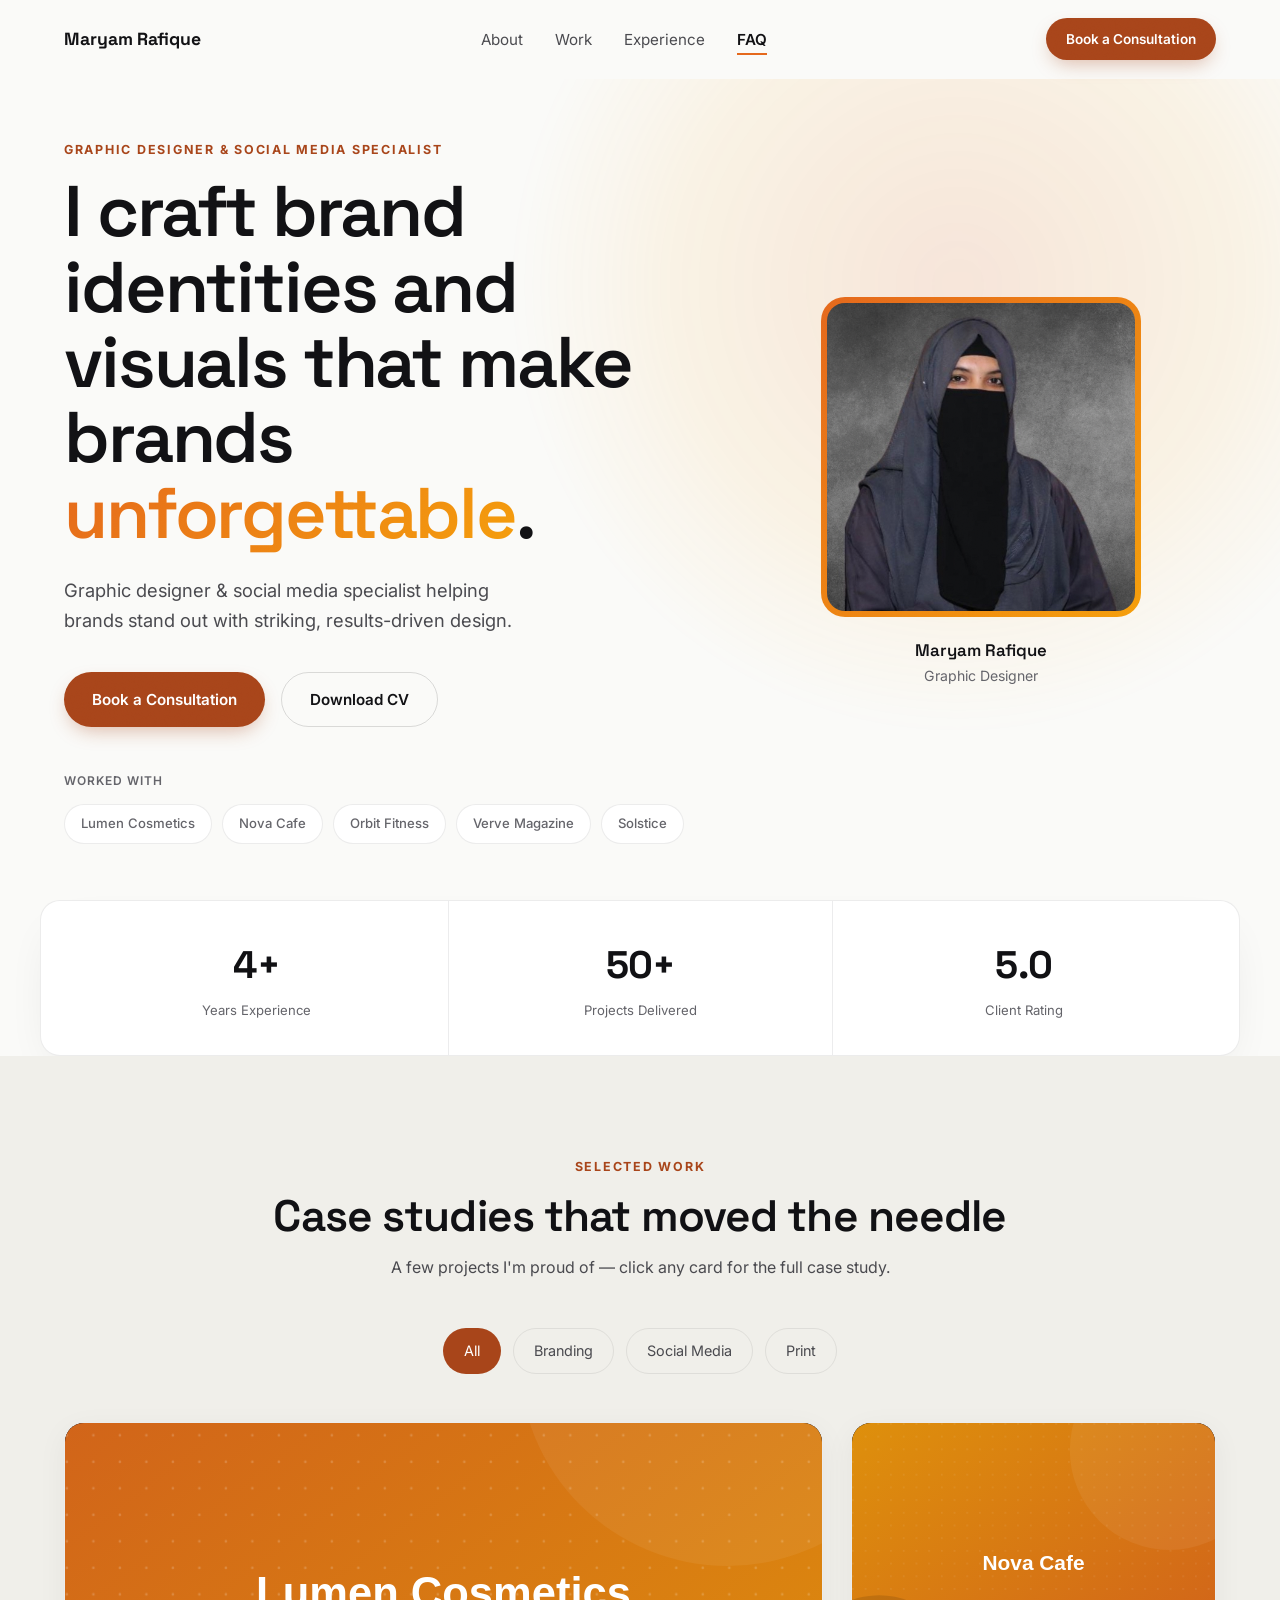
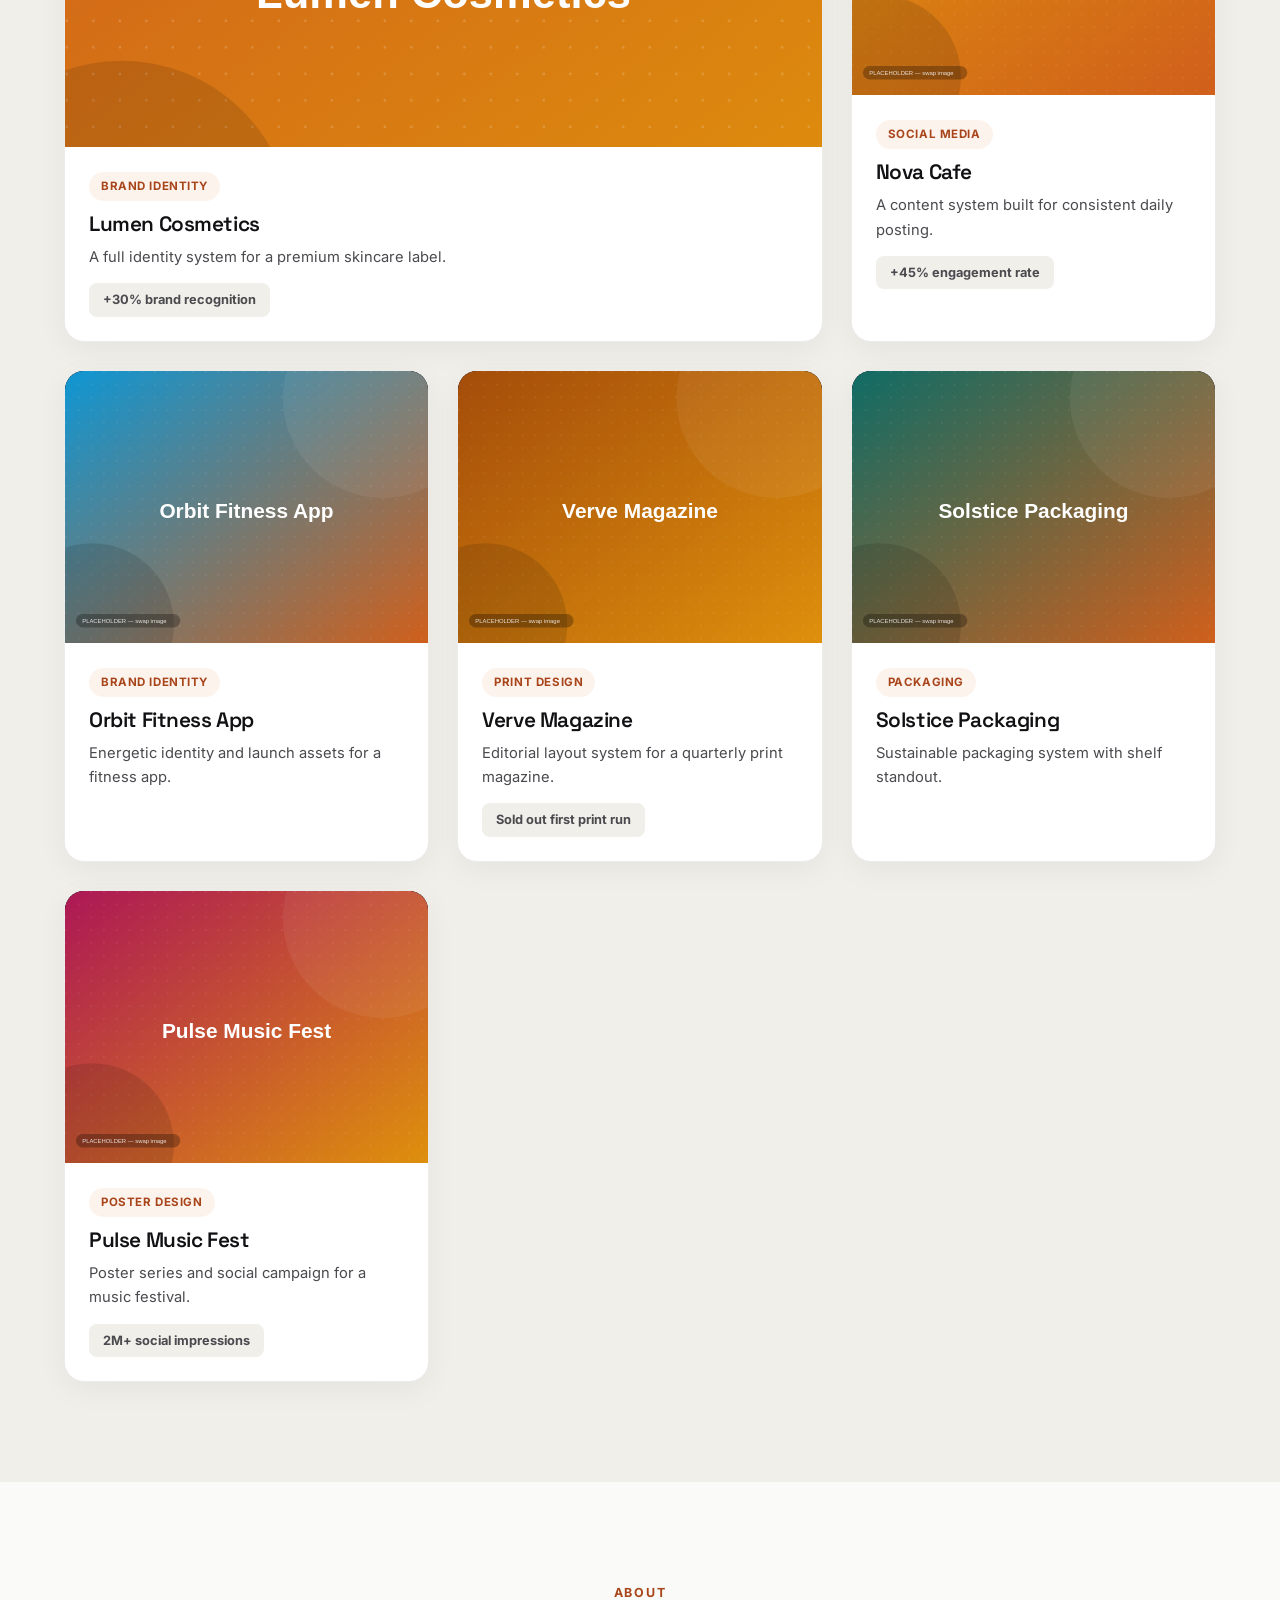
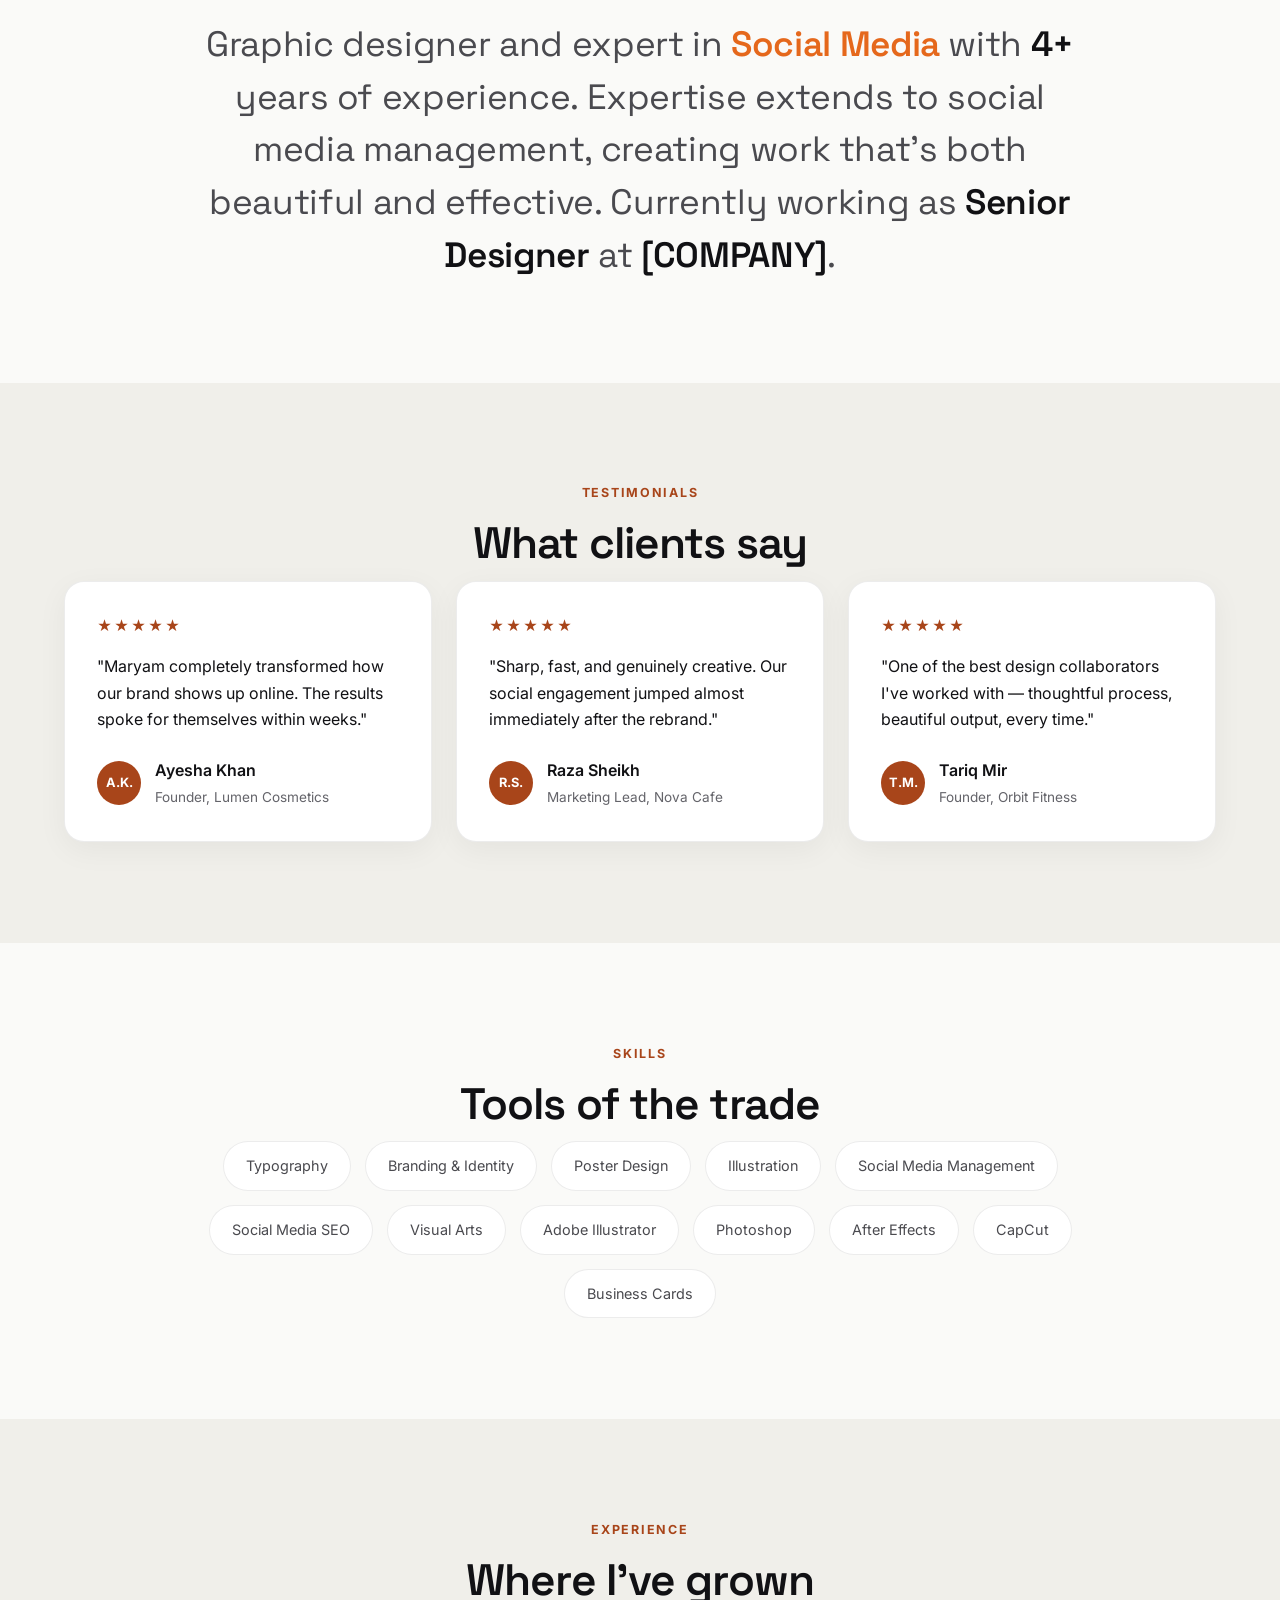
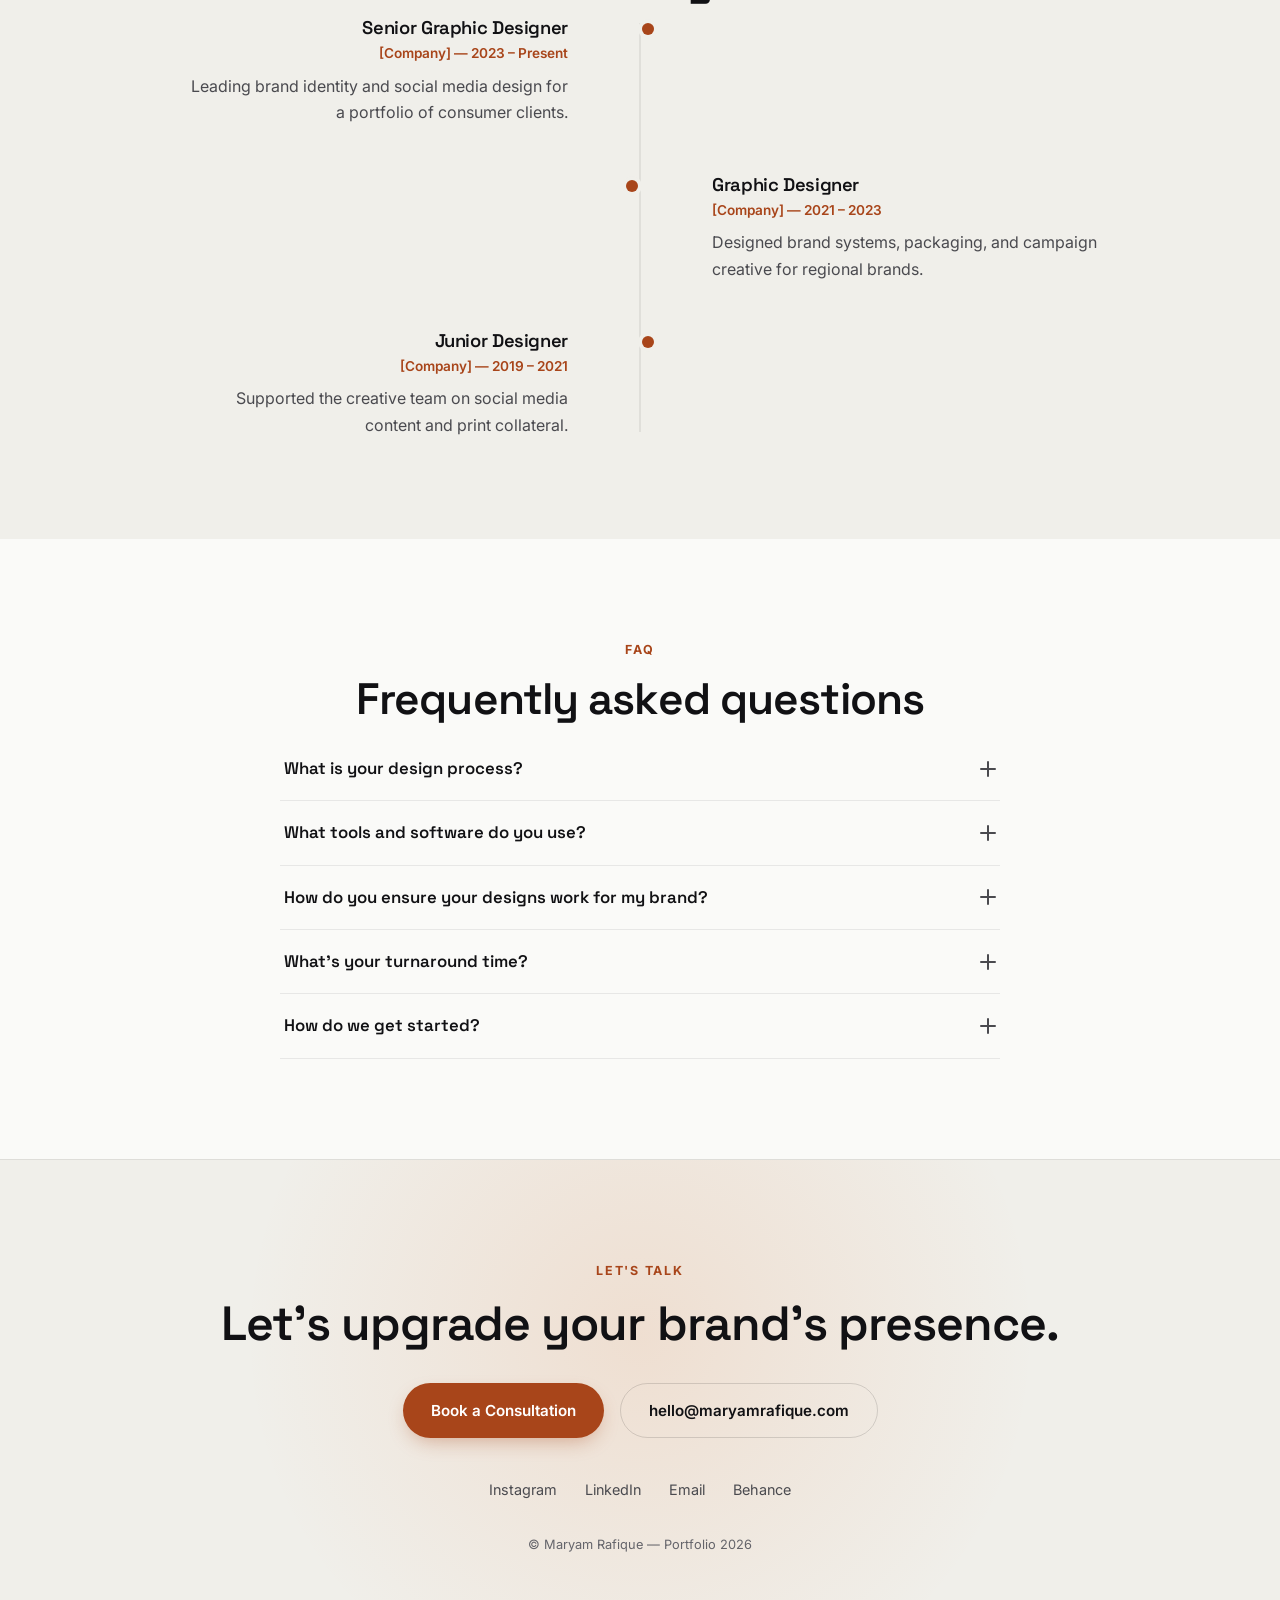
==== index.html @ 52b84948 "Initial commit: Maryam Rafique portfolio site Static HTML/CSS/JS portfolio with premium light theme," ====
<!DOCTYPE html>
<html lang="en">
<head>
  <meta charset="UTF-8">
  <meta name="viewport" content="width=device-width, initial-scale=1.0">

  <!-- EDIT HERE: page title + description shown in browser tab & search results -->
  <title>Maryam Rafique — Graphic Designer</title>
  <meta name="description" content="Maryam Rafique is a graphic designer & social media specialist crafting brand identities and visuals that make brands unforgettable.">

  <!-- EDIT HERE: Open Graph tags control the preview shown when this link is shared on social media / iMessage / Slack -->
  <meta property="og:type" content="website">
  <meta property="og:title" content="Maryam Rafique — Graphic Designer">
  <meta property="og:description" content="Graphic designer & social media specialist helping brands stand out with striking, results-driven design.">
  <meta property="og:image" content="assets/og-image.svg">
  <meta property="og:url" content="https://example.com">
  <meta name="twitter:card" content="summary_large_image">

  <!-- EDIT HERE: swap favicon.svg in /assets to change the browser tab icon -->
  <link rel="icon" type="image/svg+xml" href="assets/favicon.svg">

  <!-- Google Fonts: Space Grotesk (headings) + Inter (body) -->
  <link rel="preconnect" href="https://fonts.googleapis.com">
  <link rel="preconnect" href="https://fonts.gstatic.com" crossorigin>
  <link href="https://fonts.googleapis.com/css2?family=Space+Grotesk:wght@500;600;700&family=Inter:wght@400;500;600;700&display=swap" rel="stylesheet">

  <link rel="stylesheet" href="css/styles.css">
</head>
<body>

  <a class="skip-link" href="#main">Skip to content</a>

  <!-- ============================= NAVBAR ============================= -->
  <header class="navbar" id="navbar">
    <div class="navbar__inner">
      <!-- EDIT HERE: your name / logo text -->
      <a href="#top" class="navbar__logo">Maryam Rafique</a>

      <nav class="navbar__nav" aria-label="Primary">
        <ul class="navbar__links" id="navLinks">
          <li><a href="#about" data-nav-link>About</a></li>
          <li><a href="#work" data-nav-link>Work</a></li>
          <li><a href="#experience" data-nav-link>Experience</a></li>
          <li><a href="#faq" data-nav-link>FAQ</a></li>
        </ul>
      </nav>

      <!-- EDIT HERE: booking link -->
      <a href="https://calendar.app.google/FQCtH2QjCRTTmwP78" class="btn btn--primary btn--sm navbar__cta" target="_blank" rel="noopener">Book a Consultation</a>

      <button class="navbar__burger" id="burgerBtn" aria-label="Open menu" aria-expanded="false" aria-controls="mobileNav">
        <span></span><span></span><span></span>
      </button>
    </div>
  </header>

  <!-- Full-screen mobile nav overlay -->
  <div class="mobile-nav" id="mobileNav">
    <button class="mobile-nav__close" id="mobileNavClose" aria-label="Close menu">&times;</button>
    <nav aria-label="Mobile Primary">
      <ul>
        <li><a href="#about">About</a></li>
        <li><a href="#work">Work</a></li>
        <li><a href="#experience">Experience</a></li>
        <li><a href="#faq">FAQ</a></li>
        <li><a href="https://calendar.app.google/FQCtH2QjCRTTmwP78" class="btn btn--primary" target="_blank" rel="noopener">Book a Consultation</a></li>
      </ul>
    </nav>
  </div>

  <main id="main">
    <!-- ============================= HERO ============================= -->
    <section class="hero" id="top">
      <div class="hero__glow" aria-hidden="true"></div>

      <div class="container hero__grid">
        <div class="hero__content reveal">
          <!-- EDIT HERE: eyebrow label -->
          <p class="eyebrow">Graphic Designer &amp; Social Media Specialist</p>

          <!-- EDIT HERE: headline -->
          <h1 class="hero__headline">I craft brand identities and visuals that make brands <span class="text-accent">unforgettable</span>.</h1>

          <!-- EDIT HERE: subheadline -->
          <p class="hero__sub">Graphic designer &amp; social media specialist helping brands stand out with striking, results-driven design.</p>

          <div class="hero__actions">
            <!-- EDIT HERE: booking link -->
            <a href="https://calendar.app.google/FQCtH2QjCRTTmwP78" class="btn btn--primary" target="_blank" rel="noopener">Book a Consultation</a>
            <!-- EDIT HERE: CV download link -->
            <a href="assets/CV.pdf" class="btn btn--secondary" target="_blank" rel="noopener">Download CV</a>
          </div>

          <!-- EDIT HERE: "worked with" chips — swap for real client/brand names -->
          <div class="hero__trusted">
            <span class="hero__trusted-label">Worked with</span>
            <ul class="hero__trusted-chips">
              <li>Lumen Cosmetics</li>
              <li>Nova Cafe</li>
              <li>Orbit Fitness</li>
              <li>Verve Magazine</li>
              <li>Solstice</li>
            </ul>
          </div>
        </div>

        <div class="hero__visual reveal">
          <div class="hero__avatar-frame">
            <!-- EDIT HERE: avatar image -->
            <img src="assets/maryam.jpg" alt="Portrait of Maryam Rafique" class="hero__avatar" width="509" height="720">
          </div>
          <p class="hero__visual-name">Maryam Rafique</p>
          <p class="hero__visual-role">Graphic Designer</p>
        </div>
      </div>

      <!-- EDIT HERE: credibility stats — numbers count up on scroll -->
      <div class="stat-strip reveal">
        <div class="container stat-strip__inner">
          <div class="stat">
            <span class="stat__value"><span class="js-count" data-count-to="4" data-suffix="+">0</span></span>
            <span class="stat__label">Years Experience</span>
          </div>
          <div class="stat">
            <span class="stat__value"><span class="js-count" data-count-to="50" data-suffix="+">0</span></span>
            <span class="stat__label">Projects Delivered</span>
          </div>
          <div class="stat">
            <span class="stat__value"><span class="js-count" data-count-to="5" data-decimals="1">0</span></span>
            <span class="stat__label">Client Rating</span>
          </div>
        </div>
      </div>
    </section>

    <!-- ============================= WORK / CASE STUDIES ============================= -->
    <section class="work" id="work">
      <div class="container">
        <p class="eyebrow reveal">Selected Work</p>
        <h2 class="section-title reveal">Case studies that moved the needle</h2>
        <p class="section-sub reveal">A few projects I'm proud of — click any card for the full case study.</p>

        <div class="filters reveal" role="group" aria-label="Filter projects by category">
          <button class="filter-btn is-active" data-filter="all">All</button>
          <button class="filter-btn" data-filter="branding">Branding</button>
          <button class="filter-btn" data-filter="social">Social Media</button>
          <button class="filter-btn" data-filter="print">Print</button>
        </div>

        <!-- EDIT HERE: project grid — each .project-card is one project. Duplicate a card to add more.
             Add "project-card--featured" to exactly one card to make it span two columns. -->
        <div class="project-grid" id="projectGrid">

          <article class="project-card project-card--featured reveal" data-category="branding"
            data-title="Lumen Cosmetics"
            data-tag="Brand Identity"
            data-metric="+30% brand recognition"
            data-problem="Lumen needed a cohesive identity to stand out in a crowded beauty market."
            data-approach="Developed a minimal logo system, warm color palette, and packaging guidelines rooted in the brand's premium positioning."
            data-result="Consistent visual identity across every touchpoint, driving a 30% lift in unaided brand recognition within 6 months.">
            <div class="project-card__media">
              <img src="assets/project-1.svg" alt="Lumen Cosmetics brand identity mockup" loading="lazy" width="800" height="600">
              <div class="project-card__overlay"><span>View Project</span></div>
            </div>
            <div class="project-card__body">
              <span class="project-card__tag">Brand Identity</span>
              <h3>Lumen Cosmetics</h3>
              <p>A full identity system for a premium skincare label.</p>
              <p class="project-card__metric">+30% brand recognition</p>
            </div>
          </article>

          <article class="project-card reveal" data-category="social"
            data-title="Nova Cafe"
            data-tag="Social Media"
            data-metric="+45% engagement rate"
            data-problem="Nova Cafe's social presence felt inconsistent and failed to convert followers into customers."
            data-approach="Built a modular content system with templated Reels covers, story highlights, and a consistent color language."
            data-result="Engagement rate rose 45% quarter over quarter with a noticeably more cohesive feed.">
            <div class="project-card__media">
              <img src="assets/project-2.svg" alt="Nova Cafe social media content mockup" loading="lazy" width="800" height="600">
              <div class="project-card__overlay"><span>View Project</span></div>
            </div>
            <div class="project-card__body">
              <span class="project-card__tag">Social Media</span>
              <h3>Nova Cafe</h3>
              <p>A content system built for consistent daily posting.</p>
              <p class="project-card__metric">+45% engagement rate</p>
            </div>
          </article>

          <article class="project-card reveal" data-category="branding"
            data-title="Orbit Fitness App"
            data-tag="Brand Identity"
            data-problem="Orbit needed an energetic, modern identity to launch its fitness app in a saturated market."
            data-approach="Designed a bold wordmark, icon system, and app store assets that felt fast and motivating."
            data-result="Cohesive brand system used at launch across app store, website, and paid social creative.">
            <div class="project-card__media">
              <img src="assets/project-3.svg" alt="Orbit Fitness App brand mockup" loading="lazy" width="800" height="600">
              <div class="project-card__overlay"><span>View Project</span></div>
            </div>
            <div class="project-card__body">
              <span class="project-card__tag">Brand Identity</span>
              <h3>Orbit Fitness App</h3>
              <p>Energetic identity and launch assets for a fitness app.</p>
            </div>
          </article>

          <article class="project-card reveal" data-category="print"
            data-title="Verve Magazine"
            data-tag="Print Design"
            data-metric="Sold out first print run"
            data-problem="Verve wanted an editorial layout that felt premium on newsstands and on a shoestring budget."
            data-approach="Crafted a grid-based layout system, custom pull-quote treatments, and a striking cover series."
            data-result="First print run sold out; the layout system is still used two years later.">
            <div class="project-card__media">
              <img src="assets/project-4.svg" alt="Verve Magazine editorial layout mockup" loading="lazy" width="800" height="600">
              <div class="project-card__overlay"><span>View Project</span></div>
            </div>
            <div class="project-card__body">
              <span class="project-card__tag">Print Design</span>
              <h3>Verve Magazine</h3>
              <p>Editorial layout system for a quarterly print magazine.</p>
              <p class="project-card__metric">Sold out first print run</p>
            </div>
          </article>

          <article class="project-card reveal" data-category="branding"
            data-title="Solstice Packaging"
            data-tag="Packaging"
            data-problem="Solstice's packaging didn't reflect the sustainable, premium nature of the product inside."
            data-approach="Designed recyclable packaging with a tactile finish, botanical motifs, and clear shelf hierarchy."
            data-result="Packaging redesign became a key differentiator cited in retailer buy-in meetings.">
            <div class="project-card__media">
              <img src="assets/project-5.svg" alt="Solstice packaging design mockup" loading="lazy" width="800" height="600">
              <div class="project-card__overlay"><span>View Project</span></div>
            </div>
            <div class="project-card__body">
              <span class="project-card__tag">Packaging</span>
              <h3>Solstice Packaging</h3>
              <p>Sustainable packaging system with shelf standout.</p>
            </div>
          </article>

          <article class="project-card reveal" data-category="social"
            data-title="Pulse Music Fest"
            data-tag="Poster Design"
            data-metric="2M+ social impressions"
            data-problem="Pulse needed poster and social creative that captured festival energy across every platform."
            data-approach="Created a bold type-driven poster series and a matching set of animated social templates."
            data-result="Campaign generated over 2M social impressions ahead of the festival's opening weekend.">
            <div class="project-card__media">
              <img src="assets/project-6.svg" alt="Pulse Music Fest poster design mockup" loading="lazy" width="800" height="600">
              <div class="project-card__overlay"><span>View Project</span></div>
            </div>
            <div class="project-card__body">
              <span class="project-card__tag">Poster Design</span>
              <h3>Pulse Music Fest</h3>
              <p>Poster series and social campaign for a music festival.</p>
              <p class="project-card__metric">2M+ social impressions</p>
            </div>
          </article>

        </div>
      </div>
    </section>

    <!-- ============================= ANIMATED BIO / ABOUT ============================= -->
    <section class="about" id="about">
      <div class="container">
        <p class="eyebrow reveal">About</p>
        <!-- EDIT HERE: bio copy — [X], [ROLE], [COMPANY] placeholders -->
        <p class="about__text reveal">
          Graphic designer and expert in
          <span class="rotating-word" id="rotatingWord">Brand Identity</span>
          with <strong>4+</strong> years of experience. Expertise extends to social media management,
          creating work that's both beautiful and effective. Currently working as
          <strong>Senior Designer</strong> at <strong>[COMPANY]</strong>.
        </p>
      </div>
    </section>

    <!-- ============================= TESTIMONIALS ============================= -->
    <section class="testimonials" id="testimonials" aria-label="Client testimonials">
      <div class="container">
        <p class="eyebrow reveal">Testimonials</p>
        <h2 class="section-title reveal">What clients say</h2>

        <!-- EDIT HERE: testimonial quotes -->
        <div class="testimonial-grid">
          <blockquote class="testimonial-card reveal">
            <div class="testimonial-card__stars" aria-label="5 out of 5 stars">★★★★★</div>
            <p>"Maryam completely transformed how our brand shows up online. The results spoke for themselves within weeks."</p>
            <footer><span class="avatar-initials">A.K.</span><div><cite>Ayesha Khan</cite><span class="role">Founder, Lumen Cosmetics</span></div></footer>
          </blockquote>
          <blockquote class="testimonial-card reveal">
            <div class="testimonial-card__stars" aria-label="5 out of 5 stars">★★★★★</div>
            <p>"Sharp, fast, and genuinely creative. Our social engagement jumped almost immediately after the rebrand."</p>
            <footer><span class="avatar-initials">R.S.</span><div><cite>Raza Sheikh</cite><span class="role">Marketing Lead, Nova Cafe</span></div></footer>
          </blockquote>
          <blockquote class="testimonial-card reveal">
            <div class="testimonial-card__stars" aria-label="5 out of 5 stars">★★★★★</div>
            <p>"One of the best design collaborators I've worked with — thoughtful process, beautiful output, every time."</p>
            <footer><span class="avatar-initials">T.M.</span><div><cite>Tariq Mir</cite><span class="role">Founder, Orbit Fitness</span></div></footer>
          </blockquote>
        </div>
      </div>
    </section>

    <!-- ============================= SKILLS ============================= -->
    <section class="skills" aria-label="Skills">
      <div class="container">
        <p class="eyebrow reveal">Skills</p>
        <h2 class="section-title reveal">Tools of the trade</h2>
        <!-- EDIT HERE: skill tags -->
        <ul class="skills__cloud">
          <li class="reveal">Typography</li>
          <li class="reveal">Branding &amp; Identity</li>
          <li class="reveal">Poster Design</li>
          <li class="reveal">Illustration</li>
          <li class="reveal">Social Media Management</li>
          <li class="reveal">Social Media SEO</li>
          <li class="reveal">Visual Arts</li>
          <li class="reveal">Adobe Illustrator</li>
          <li class="reveal">Photoshop</li>
          <li class="reveal">After Effects</li>
          <li class="reveal">CapCut</li>
          <li class="reveal">Business Cards</li>
        </ul>
      </div>
    </section>

    <!-- ============================= EXPERIENCE TIMELINE ============================= -->
    <section class="experience" id="experience">
      <div class="container">
        <p class="eyebrow reveal">Experience</p>
        <h2 class="section-title reveal">Where I've grown</h2>

        <!-- EDIT HERE: experience entries. This alternating layout is hardcoded for 3 items —
             to add a 4th, add a matching nth-child(4) rule in the "EXPERIENCE TIMELINE" block of styles.css. -->
        <ol class="timeline">
          <li class="timeline__item reveal">
            <div class="timeline__dot"></div>
            <div class="timeline__card">
              <h3>Senior Graphic Designer</h3>
              <p class="timeline__meta">[Company] — 2023 – Present</p>
              <p>Leading brand identity and social media design for a portfolio of consumer clients.</p>
            </div>
          </li>
          <li class="timeline__item reveal">
            <div class="timeline__dot"></div>
            <div class="timeline__card">
              <h3>Graphic Designer</h3>
              <p class="timeline__meta">[Company] — 2021 – 2023</p>
              <p>Designed brand systems, packaging, and campaign creative for regional brands.</p>
            </div>
          </li>
          <li class="timeline__item reveal">
            <div class="timeline__dot"></div>
            <div class="timeline__card">
              <h3>Junior Designer</h3>
              <p class="timeline__meta">[Company] — 2019 – 2021</p>
              <p>Supported the creative team on social media content and print collateral.</p>
            </div>
          </li>
        </ol>
      </div>
    </section>

    <!-- ============================= FAQ ============================= -->
    <section class="faq" id="faq">
      <div class="container">
        <p class="eyebrow reveal">FAQ</p>
        <h2 class="section-title reveal">Frequently asked questions</h2>

        <!-- EDIT HERE: FAQ questions & answers -->
        <div class="accordion" id="accordion">
          <div class="accordion__item reveal">
            <h3>
              <button class="accordion__trigger" aria-expanded="false">
                What is your design process?
                <span class="accordion__icon" aria-hidden="true"></span>
              </button>
            </h3>
            <div class="accordion__panel">
              <p>I start with discovery — understanding your brand, audience, and goals — then move through concept exploration, refinement, and final delivery with clear check-ins at every stage.</p>
            </div>
          </div>
          <div class="accordion__item reveal">
            <h3>
              <button class="accordion__trigger" aria-expanded="false">
                What tools and software do you use?
                <span class="accordion__icon" aria-hidden="true"></span>
              </button>
            </h3>
            <div class="accordion__panel">
              <p>Primarily Adobe Photoshop, Illustrator, and After Effects for design and motion, Figma for collaborative work, and Canva/CapCut for fast-turnaround social content.</p>
            </div>
          </div>
          <div class="accordion__item reveal">
            <h3>
              <button class="accordion__trigger" aria-expanded="false">
                How do you ensure your designs work for my brand?
                <span class="accordion__icon" aria-hidden="true"></span>
              </button>
            </h3>
            <div class="accordion__panel">
              <p>Every project starts with a deep-dive into your brand positioning and audience so the design choices are grounded in strategy, not just aesthetics.</p>
            </div>
          </div>
          <div class="accordion__item reveal">
            <h3>
              <button class="accordion__trigger" aria-expanded="false">
                What's your turnaround time?
                <span class="accordion__icon" aria-hidden="true"></span>
              </button>
            </h3>
            <div class="accordion__panel">
              <p>Most brand identity projects take 2–4 weeks; social media content packages typically turn around within 3–5 business days.</p>
            </div>
          </div>
          <div class="accordion__item reveal">
            <h3>
              <button class="accordion__trigger" aria-expanded="false">
                How do we get started?
                <span class="accordion__icon" aria-hidden="true"></span>
              </button>
            </h3>
            <div class="accordion__panel">
              <p>Book a free consultation using the button above — we'll talk through your goals and I'll follow up with a tailored proposal.</p>
            </div>
          </div>
        </div>
      </div>
    </section>
  </main>

  <!-- ============================= CTA FOOTER ============================= -->
  <footer class="footer">
    <div class="footer__glow" aria-hidden="true"></div>
    <div class="container footer__inner reveal">
      <p class="eyebrow">Let's talk</p>
      <h2 class="footer__headline">Let's upgrade your brand's presence.</h2>

      <div class="footer__actions">
        <!-- EDIT HERE: booking + email -->
        <a href="https://calendar.app.google/FQCtH2QjCRTTmwP78" class="btn btn--primary" target="_blank" rel="noopener">Book a Consultation</a>
        <a href="mailto:hello@maryamrafique.com" class="btn btn--secondary">hello@maryamrafique.com</a>
      </div>

      <!-- EDIT HERE: social links -->
      <div class="footer__socials">
        <a href="https://instagram.com/YOUR-HANDLE" target="_blank" rel="noopener" aria-label="Instagram">Instagram</a>
        <a href="https://linkedin.com/in/YOUR-HANDLE" target="_blank" rel="noopener" aria-label="LinkedIn">LinkedIn</a>
        <a href="mailto:hello@maryamrafique.com" aria-label="Email">Email</a>
        <a href="https://behance.net/YOUR-HANDLE" target="_blank" rel="noopener" aria-label="Behance">Behance</a>
      </div>

      <p class="footer__fine-print">&copy; Maryam Rafique — Portfolio 2026</p>
    </div>
  </footer>

  <!-- ============================= PROJECT LIGHTBOX (populated by JS) ============================= -->
  <div class="lightbox" id="lightbox" role="dialog" aria-modal="true" aria-labelledby="lightboxTitle" hidden>
    <div class="lightbox__backdrop" id="lightboxBackdrop"></div>
    <div class="lightbox__panel">
      <button class="lightbox__close" id="lightboxClose" aria-label="Close case study">&times;</button>
      <img class="lightbox__image" id="lightboxImage" src="" alt="">
      <div class="lightbox__content">
        <span class="lightbox__tag" id="lightboxTag"></span>
        <h3 id="lightboxTitle"></h3>
        <div class="lightbox__block"><h4>Problem</h4><p id="lightboxProblem"></p></div>
        <div class="lightbox__block"><h4>Approach</h4><p id="lightboxApproach"></p></div>
        <div class="lightbox__block"><h4>Result</h4><p id="lightboxResult"></p></div>
      </div>
    </div>
  </div>

  <script src="js/main.js"></script>
</body>
</html>
---- css/styles.css ----
/* ==========================================================================
   Maryam Rafique — Portfolio Styles
   EDIT HERE: change --accent below to re-theme the whole site.
   ========================================================================== */

/* Light theme (default). To add a dark/light toggle later: move this block
   under [data-theme="light"], add a [data-theme="dark"] block with dark
   values, and flip document.documentElement.dataset.theme in JS. */
:root {
  /* EDIT HERE: brand color is burnt orange. --accent is the literal brand hex —
     used for large text (rotating word, hero highlight), gradients, and other
     decorative spots that only need 3:1 contrast. Plain #E5681C on a white/near-white
     background measures ~3.3:1, which fails WCAG AA (4.5:1) for small text and for
     white button labels — so --accent-dark (a darkened derivative of the same hue,
     ~5:1+ on every background this site uses) is what actually renders on buttons,
     tags, links, and any other flat small text. --accent-2 pairs with --accent only
     in the hero's gradient moments. */
  --accent: #E5681C;          /* burnt orange — decorative/large-text only */
  --accent-dark: #A8451A;     /* WCAG-safe derivative — buttons, small text, active states */
  --accent-hover: #8A3814;    /* one step darker still, for button hover/press */
  --accent-soft: rgba(229, 104, 28, 0.08);  /* tint for badges/active pills */
  --accent-soft-strong: rgba(229, 104, 28, 0.14);
  --accent-2: #F59E0B;        /* gradient partner (amber) — hero only */
  --accent-rgb: 229, 104, 28;
  --accent-dark-rgb: 168, 69, 26;
  --accent-hover-rgb: 138, 56, 20;
  --accent-2-rgb: 245, 158, 11;
  --accent-gradient: linear-gradient(135deg, var(--accent), var(--accent-2));

  --bg: #FAFAF8;      /* page base background */
  --bg-alt: #F0EFEA;  /* alternating section background */
  --surface: #FFFFFF; /* cards sit on top of --bg / --bg-alt */
  --border: rgba(17, 17, 20, 0.08);
  --border-strong: rgba(17, 17, 20, 0.14);
  --text: #111114;       /* headings, high-emphasis */
  --text-muted: #4A4A4F; /* body copy */
  --text-dim: #64646A;   /* fine print — measured 5.1:1 on --bg-alt */

  --scrollbar-track: var(--bg);
  --scrollbar-thumb: rgba(17, 17, 20, 0.2);
  --scrollbar-thumb-hover: rgba(17, 17, 20, 0.35);

  --font-display: "Space Grotesk", "Arial", sans-serif;
  --font-body: "Inter", "Helvetica Neue", Arial, sans-serif;

  /* ---- type scale ---- */
  --fs-display: clamp(2.6rem, 1.6rem + 3.6vw, 4.5rem);
  --fs-h2: clamp(2rem, 1.5rem + 1.8vw, 2.75rem);
  --fs-h3: clamp(1.15rem, 1.05rem + 0.4vw, 1.3rem);
  --fs-body: 1rem;
  --fs-small: 0.875rem;
  --lh-display: 1.05;
  --ls-display: -0.03em;
  --lh-heading: 1.15;
  --ls-heading: -0.02em;
  --lh-body: 1.65;

  --radius-sm: 12px;
  --radius: 20px;
  --radius-lg: 24px;

  --container-width: 1200px;
  --section-pad: clamp(72px, 6vw + 24px, 112px);

  --ease: cubic-bezier(0.16, 1, 0.3, 1);
}

/* ---------- Reset ---------- */
*, *::before, *::after { box-sizing: border-box; }
html { scroll-behavior: smooth; }
body {
  position: relative;
  margin: 0;
  background: var(--bg);
  color: var(--text-muted);
  font-family: var(--font-body);
  font-size: var(--fs-body);
  line-height: var(--lh-body);
  -webkit-font-smoothing: antialiased;
}
img { max-width: 100%; display: block; }
a { color: inherit; text-decoration: none; }
ul, ol { list-style: none; margin: 0; padding: 0; }
h1, h2, h3, h4 {
  font-family: var(--font-display);
  font-weight: 600;
  color: var(--text);
  line-height: var(--lh-heading);
  letter-spacing: var(--ls-heading);
  margin: 0;
}
p { margin: 0; }
button { font: inherit; color: inherit; background: none; border: none; cursor: pointer; }

/* Subtle print-like grain over the whole page. Decorative only — invisible
   to assistive tech, ignored for pointer events, and skipped entirely for
   users who prefer reduced motion isn't relevant here (it's static), but we
   still respect prefers-reduced-transparency-style caution by keeping it inert. */
body::after {
  content: "";
  position: fixed;
  inset: 0;
  z-index: 2000;
  pointer-events: none;
  opacity: 0.035;
  mix-blend-mode: overlay;
  background-image: url("data:image/svg+xml,%3Csvg xmlns='http://www.w3.org/2000/svg' width='160' height='160'%3E%3Cfilter id='n'%3E%3CfeTurbulence type='fractalNoise' baseFrequency='0.85' numOctaves='2' stitchTiles='stitch'/%3E%3C/filter%3E%3Crect width='100%25' height='100%25' filter='url(%23n)'/%3E%3C/svg%3E");
  background-size: 160px 160px;
}

@media (prefers-reduced-motion: reduce) {
  html { scroll-behavior: auto; }
  *, *::before, *::after {
    animation-duration: 0.01ms !important;
    animation-iteration-count: 1 !important;
    transition-duration: 0.01ms !important;
    scroll-behavior: auto !important;
  }
}

/* ---------- Custom scrollbar ---------- */
::-webkit-scrollbar { width: 10px; }
::-webkit-scrollbar-track { background: var(--scrollbar-track); }
::-webkit-scrollbar-thumb { background: var(--scrollbar-thumb); border-radius: 8px; border: 2px solid var(--scrollbar-track); }
::-webkit-scrollbar-thumb:hover { background: var(--scrollbar-thumb-hover); }
html { scrollbar-color: var(--scrollbar-thumb) var(--scrollbar-track); scrollbar-width: thin; }

/* ---------- Utility ---------- */
.container { max-width: var(--container-width); margin: 0 auto; padding: 0 24px; }

.eyebrow {
  display: block;
  font-family: var(--font-body);
  font-size: 0.78rem;
  font-weight: 700;
  letter-spacing: 0.14em;
  text-transform: uppercase;
  color: var(--accent-dark);
  margin-bottom: 14px;
}

.text-accent {
  background: var(--accent-gradient);
  -webkit-background-clip: text;
  background-clip: text;
  color: transparent;
}
.skip-link {
  position: absolute; left: -9999px; top: 0; z-index: 3000;
  background: var(--accent-dark); color: #fff; padding: 12px 20px; border-radius: 0 0 8px 0;
}
.skip-link:focus { left: 0; }

:focus-visible {
  outline: 2px solid var(--accent-dark);
  outline-offset: 3px;
  border-radius: 4px;
}

/* ---------- Reveal-on-scroll (with stagger via --stagger, set by JS) ---------- */
.reveal {
  opacity: 0;
  transform: translateY(24px);
  transition: opacity 0.7s var(--ease), transform 0.7s var(--ease);
  transition-delay: calc(var(--stagger, 0) * 70ms);
}
.reveal.is-visible { opacity: 1; transform: translateY(0); }

/* ---------- Buttons ---------- */
.btn {
  display: inline-flex;
  align-items: center;
  justify-content: center;
  gap: 8px;
  padding: 14px 28px;
  border-radius: 999px;
  font-weight: 600;
  font-size: 0.95rem;
  white-space: nowrap;
  transition: transform 0.25s var(--ease), box-shadow 0.25s var(--ease), background 0.25s var(--ease), border-color 0.25s var(--ease), color 0.25s var(--ease);
}
.btn--primary {
  background: var(--accent-dark);
  color: #fff;
  box-shadow: 0 8px 20px -6px rgba(var(--accent-dark-rgb), 0.4);
}
.btn--primary:hover { background: var(--accent-hover); transform: translateY(-2px); box-shadow: 0 14px 28px -8px rgba(var(--accent-hover-rgb), 0.45); }
.btn--secondary {
  background: transparent;
  color: var(--text);
  border: 1px solid var(--border-strong);
}
.btn--secondary:hover { border-color: var(--accent-dark); color: var(--accent-dark); transform: translateY(-2px); }
.btn--sm { padding: 10px 20px; font-size: 0.85rem; }

/* ============================= NAVBAR ============================= */
.navbar {
  position: sticky;
  top: 0;
  z-index: 500;
  padding: 18px 0;
  transition: background 0.3s var(--ease), border-color 0.3s var(--ease), backdrop-filter 0.3s var(--ease), box-shadow 0.3s var(--ease);
  border-bottom: 1px solid transparent;
}
.navbar.is-scrolled {
  background: rgba(255, 255, 255, 0.78);
  backdrop-filter: blur(14px);
  -webkit-backdrop-filter: blur(14px);
  border-bottom-color: var(--border);
  box-shadow: 0 4px 20px rgba(17, 17, 20, 0.04);
}
.navbar__inner {
  max-width: var(--container-width);
  margin: 0 auto;
  padding: 0 24px;
  display: flex;
  align-items: center;
  justify-content: space-between;
  gap: 24px;
}
.navbar__logo {
  font-family: var(--font-display);
  font-weight: 700;
  font-size: 1.1rem;
  color: var(--text);
}
.navbar__links {
  display: flex;
  gap: 32px;
}
.navbar__links a {
  position: relative;
  color: var(--text-muted);
  font-size: 0.95rem;
  padding: 4px 0;
  transition: color 0.25s var(--ease);
}
.navbar__links a::after {
  content: "";
  position: absolute;
  left: 0; bottom: -2px;
  width: 0; height: 2px;
  background: var(--accent);
  transition: width 0.3s var(--ease);
}
.navbar__links a:hover { color: var(--text); }
.navbar__links a:hover::after { width: 100%; }
.navbar__links a.is-active { color: var(--text); font-weight: 600; }
.navbar__links a.is-active::after { width: 100%; }

.navbar__burger {
  display: none;
  flex-direction: column;
  gap: 5px;
  padding: 6px;
}
.navbar__burger span {
  width: 22px; height: 2px; background: var(--text); border-radius: 2px;
  transition: transform 0.3s var(--ease), opacity 0.3s var(--ease);
}

.mobile-nav {
  position: fixed;
  inset: 0;
  z-index: 900;
  background: var(--bg);
  display: flex;
  align-items: center;
  justify-content: center;
  opacity: 0;
  pointer-events: none;
  transform: translateY(-12px);
  transition: opacity 0.3s var(--ease), transform 0.3s var(--ease);
}
.mobile-nav.is-open { opacity: 1; pointer-events: auto; transform: translateY(0); }
.mobile-nav ul { display: flex; flex-direction: column; gap: 28px; align-items: center; }
.mobile-nav a { font-family: var(--font-display); font-size: 1.6rem; color: var(--text); }
.mobile-nav__close {
  position: absolute; top: 24px; right: 24px; font-size: 2rem; line-height: 1; color: var(--text);
}

@media (max-width: 860px) {
  .navbar__links, .navbar__cta { display: none; }
  .navbar__burger { display: flex; }
}

/* ============================= HERO ============================= */
.hero {
  position: relative;
  padding: calc(var(--section-pad) * 0.6) 24px 0;
  overflow: hidden;
}
.hero__glow {
  position: absolute;
  top: -25%;
  right: -10%;
  width: 900px;
  height: 900px;
  background: radial-gradient(circle, rgba(var(--accent-rgb), 0.14), rgba(var(--accent-2-rgb), 0.08) 45%, transparent 70%);
  filter: blur(10px);
  animation: floatGlow 14s ease-in-out infinite;
  pointer-events: none;
  z-index: 0;
}
@keyframes floatGlow {
  0%, 100% { transform: translateY(0) scale(1); }
  50% { transform: translateY(30px) scale(1.05); }
}
.hero__grid {
  position: relative;
  z-index: 1;
  display: grid;
  grid-template-columns: 1.15fr 0.85fr;
  align-items: center;
  gap: 48px;
  padding-bottom: 56px;
}
.hero__content { max-width: 620px; }
.hero__headline {
  font-size: var(--fs-display);
  line-height: var(--lh-display);
  letter-spacing: var(--ls-display);
  margin-bottom: 24px;
}
.hero__sub {
  color: var(--text-muted);
  font-size: clamp(1rem, 1.6vw, 1.15rem);
  max-width: 480px;
  margin: 0 0 36px;
}
.hero__actions { display: flex; gap: 16px; flex-wrap: wrap; margin-bottom: 44px; }

.hero__trusted-label {
  display: block;
  font-size: 0.75rem;
  font-weight: 600;
  letter-spacing: 0.08em;
  text-transform: uppercase;
  color: var(--text-dim);
  margin-bottom: 14px;
}
.hero__trusted-chips { display: flex; flex-wrap: wrap; gap: 10px; }
.hero__trusted-chips li {
  padding: 8px 16px;
  border: 1px solid var(--border);
  border-radius: 999px;
  font-size: 0.82rem;
  font-weight: 500;
  color: var(--text-dim);
  background: var(--surface);
}

.hero__visual { text-align: center; }
.hero__avatar-frame {
  position: relative;
  width: min(320px, 80%);
  aspect-ratio: 1;
  margin: 0 auto 20px;
  padding: 6px;
  border-radius: var(--radius-lg);
  background: var(--accent-gradient);
}
.hero__avatar {
  width: 100%;
  height: 100%;
  border-radius: calc(var(--radius-lg) - 6px);
  object-fit: cover;
  display: block;
  background: var(--surface);
}
.hero__visual-name { font-family: var(--font-display); font-weight: 600; color: var(--text); font-size: 1.05rem; }
.hero__visual-role { color: var(--text-dim); font-size: 0.88rem; }

/* ---------- Credibility stat strip ---------- */
.stat-strip { position: relative; z-index: 1; }
.stat-strip__inner {
  display: grid;
  grid-template-columns: repeat(3, 1fr);
  background: var(--surface);
  border: 1px solid var(--border);
  border-radius: var(--radius);
  box-shadow: 0 20px 50px -20px rgba(17, 17, 20, 0.12);
}
.stat {
  text-align: center;
  padding: 32px 20px;
  border-left: 1px solid var(--border);
}
.stat:first-child { border-left: none; }
.stat__value {
  display: block;
  font-family: var(--font-display);
  font-size: clamp(1.8rem, 1.4rem + 1.4vw, 2.4rem);
  font-weight: 700;
  color: var(--text);
  letter-spacing: var(--ls-heading);
}
.stat__label { font-size: 0.82rem; color: var(--text-dim); }

/* ============================= SECTION SHARED ============================= */
section:not(.hero) { padding: var(--section-pad) 0; }
.section-title { font-size: var(--fs-h2); margin-bottom: 12px; }
.section-sub { color: var(--text-muted); max-width: 560px; margin: 0 0 48px; }

.work, .about, .testimonials, .skills, .experience, .faq { text-align: center; }
.work .section-sub, .work .eyebrow, .about .eyebrow, .testimonials .eyebrow, .skills .eyebrow, .experience .eyebrow, .faq .eyebrow { margin-left: auto; margin-right: auto; }
.work .filters { margin-left: auto; margin-right: auto; }

/* ============================= WORK ============================= */
.work { background: var(--bg-alt); }
.filters { display: flex; gap: 12px; justify-content: center; flex-wrap: wrap; margin-bottom: 48px; }
.filter-btn {
  padding: 10px 20px;
  border-radius: 999px;
  border: 1px solid var(--border);
  color: var(--text-muted);
  font-size: 0.9rem;
  transition: all 0.25s var(--ease);
}
.filter-btn:hover { color: var(--text); border-color: var(--border-strong); }
.filter-btn.is-active { background: var(--accent-dark); color: #fff; border-color: transparent; }

.project-grid {
  display: grid;
  grid-template-columns: repeat(auto-fit, minmax(320px, 1fr));
  gap: 28px;
  text-align: left;
}
.project-card--featured { grid-column: span 2; }
.project-card--featured .project-card__media { aspect-ratio: 21 / 9; }

.project-card {
  background: var(--surface);
  border: 1px solid var(--border);
  border-radius: var(--radius);
  overflow: hidden;
  cursor: pointer;
  box-shadow: 0 8px 30px rgba(17, 17, 20, 0.05);
  transition: transform 0.35s var(--ease), border-color 0.35s var(--ease), box-shadow 0.35s var(--ease);
  display: none;
}
.project-card.is-shown { display: block; }
.project-card:hover {
  transform: translateY(-6px);
  border-color: var(--border-strong);
  box-shadow: 0 24px 48px rgba(17, 17, 20, 0.1);
}
.project-card__media { position: relative; overflow: hidden; aspect-ratio: 4 / 3; background: #14141a; }
.project-card__media img { width: 100%; height: 100%; object-fit: cover; transition: transform 0.5s var(--ease); }
.project-card:hover .project-card__media img { transform: scale(1.06); }
.project-card__overlay {
  position: absolute; inset: 0;
  background: linear-gradient(180deg, rgba(17, 17, 20, 0.1), rgba(17, 17, 20, 0.65));
  display: flex; align-items: center; justify-content: center;
  opacity: 0;
  transition: opacity 0.3s var(--ease);
}
.project-card:hover .project-card__overlay, .project-card:focus-visible .project-card__overlay { opacity: 1; }
.project-card__overlay span {
  padding: 10px 22px;
  border-radius: 999px;
  background: #fff;
  color: var(--text);
  font-weight: 600;
  font-size: 0.85rem;
  transform: translateY(6px);
  transition: transform 0.3s var(--ease);
}
.project-card:hover .project-card__overlay span { transform: translateY(0); }
.project-card__body { padding: 24px; }
.project-card__tag {
  display: inline-block;
  padding: 5px 12px;
  border-radius: 999px;
  background: var(--accent-soft);
  font-size: 0.72rem;
  font-weight: 700;
  text-transform: uppercase;
  letter-spacing: 0.05em;
  color: var(--accent-dark);
  margin-bottom: 12px;
}
.project-card__body h3 { font-size: var(--fs-h3); margin-bottom: 8px; }
.project-card__body p { color: var(--text-muted); font-size: 0.92rem; }
.project-card__metric {
  display: inline-block;
  margin-top: 14px;
  padding: 6px 14px;
  border-radius: 8px;
  background: var(--bg-alt);
  font-weight: 700;
  color: var(--text);
  font-size: 0.8rem !important;
}

/* ============================= ABOUT / ANIMATED BIO ============================= */
.about__text {
  font-family: var(--font-display);
  font-size: clamp(1.4rem, 1.1rem + 1.4vw, 2.2rem);
  line-height: 1.5;
  letter-spacing: -0.01em;
  max-width: 900px;
  margin: 0 auto;
  color: var(--text-muted);
}
.about__text strong { color: var(--text); font-weight: 600; }
.rotating-word {
  display: inline-block;
  color: var(--accent);
  font-weight: 600;
  transition: opacity 0.35s var(--ease), transform 0.35s var(--ease);
}
.rotating-word.is-swapping { opacity: 0; transform: translateY(6px); }

/* ============================= TESTIMONIALS ============================= */
.testimonials { background: var(--bg-alt); }
.testimonial-grid {
  display: grid;
  grid-template-columns: repeat(auto-fit, minmax(280px, 1fr));
  gap: 24px;
  text-align: left;
}
.testimonial-card {
  margin: 0;
  padding: 32px;
  border: 1px solid var(--border);
  border-radius: var(--radius);
  background: var(--surface);
  box-shadow: 0 8px 30px rgba(17, 17, 20, 0.05);
  display: flex;
  flex-direction: column;
}
.testimonial-card__stars { color: var(--accent-dark); letter-spacing: 2px; margin-bottom: 16px; font-size: 0.9rem; }
.testimonial-card p { font-size: 1rem; margin-bottom: 24px; color: var(--text); flex-grow: 1; }
.testimonial-card footer { display: flex; align-items: center; gap: 14px; }
.avatar-initials {
  width: 44px; height: 44px; border-radius: 50%;
  background: var(--accent-dark);
  display: flex; align-items: center; justify-content: center;
  font-size: 0.8rem; font-weight: 700; color: #fff; flex-shrink: 0;
}
.testimonial-card cite { font-style: normal; font-weight: 600; display: block; color: var(--text); }
.testimonial-card .role { color: var(--text-dim); font-size: 0.85rem; }

/* ============================= SKILLS ============================= */
.skills__cloud {
  display: flex;
  flex-wrap: wrap;
  gap: 14px;
  justify-content: center;
  max-width: 900px;
  margin: 0 auto;
}
.skills__cloud li {
  padding: 12px 22px;
  border: 1px solid var(--border);
  border-radius: 999px;
  font-size: 0.9rem;
  color: var(--text-muted);
  background: var(--surface);
  transition: color 0.25s var(--ease), border-color 0.25s var(--ease), transform 0.25s var(--ease);
}
.skills__cloud li:hover { color: var(--accent-dark); border-color: var(--accent-dark); transform: translateY(-3px); }

/* ============================= EXPERIENCE TIMELINE ============================= */
.experience { background: var(--bg-alt); }
.timeline {
  position: relative;
  max-width: 920px;
  margin: 0 auto;
  display: grid;
  grid-template-columns: 1fr 1fr;
  column-gap: 64px;
  row-gap: 48px;
  text-align: left;
}
.timeline::before {
  content: "";
  position: absolute;
  left: 50%;
  top: 6px;
  bottom: 6px;
  width: 1px;
  background: var(--border-strong);
  transform: translateX(-50%);
}
/* Hardcoded for 3 items — duplicate the pattern (grid-row + odd/even column) to add a 4th. */
.timeline__item:nth-child(1) { grid-row: 1; }
.timeline__item:nth-child(2) { grid-row: 2; }
.timeline__item:nth-child(3) { grid-row: 3; }
.timeline__item:nth-child(odd) { grid-column: 1; }
.timeline__item:nth-child(even) { grid-column: 2; }
.timeline__item { position: relative; }
.timeline__item:nth-child(odd) .timeline__card { margin-right: 40px; text-align: right; }
.timeline__item:nth-child(even) .timeline__card { margin-left: 40px; }
.timeline__dot {
  position: absolute;
  top: 6px;
  width: 12px; height: 12px;
  border-radius: 50%;
  background: var(--accent-dark);
  box-shadow: 0 0 0 4px var(--bg-alt);
}
.timeline__item:nth-child(odd) .timeline__dot { right: -46px; }
.timeline__item:nth-child(even) .timeline__dot { left: -46px; }
.timeline__card h3 { font-size: 1.15rem; margin-bottom: 4px; }
.timeline__meta { color: var(--accent-dark); font-size: 0.85rem; margin-bottom: 8px; font-weight: 600; }
.timeline__card p:not(.timeline__meta) { color: var(--text-muted); }

@media (max-width: 760px) {
  .timeline { grid-template-columns: 1fr; column-gap: 0; padding-left: 32px; }
  .timeline::before { left: 0; }
  .timeline__item:nth-child(1), .timeline__item:nth-child(2), .timeline__item:nth-child(3) { grid-row: auto; }
  .timeline__item:nth-child(odd), .timeline__item:nth-child(even) { grid-column: 1; }
  .timeline__item:nth-child(odd) .timeline__card,
  .timeline__item:nth-child(even) .timeline__card { margin: 0; text-align: left; }
  .timeline__item:nth-child(odd) .timeline__dot,
  .timeline__item:nth-child(even) .timeline__dot { left: -37px; right: auto; }
}

/* ============================= FAQ ============================= */
.accordion { max-width: 720px; margin: 0 auto; text-align: left; }
.accordion__item { border-bottom: 1px solid var(--border); }
.accordion__trigger {
  width: 100%;
  display: flex;
  align-items: center;
  justify-content: space-between;
  gap: 16px;
  padding: 22px 4px;
  text-align: left;
  font-family: var(--font-display);
  font-size: 1.05rem;
  color: var(--text);
}
.accordion__icon { position: relative; width: 16px; height: 16px; flex-shrink: 0; }
.accordion__icon::before, .accordion__icon::after {
  content: ""; position: absolute; background: var(--text-muted); border-radius: 2px;
  transition: transform 0.3s var(--ease), background 0.3s var(--ease);
}
.accordion__icon::before { width: 100%; height: 2px; top: 50%; left: 0; transform: translateY(-50%); }
.accordion__icon::after { width: 2px; height: 100%; left: 50%; top: 0; transform: translateX(-50%); }
.accordion__trigger[aria-expanded="true"] .accordion__icon::after { transform: translateX(-50%) rotate(90deg); opacity: 0; }
.accordion__trigger[aria-expanded="true"] .accordion__icon::before { background: var(--accent); }
.accordion__panel {
  max-height: 0;
  overflow: hidden;
  transition: max-height 0.35s var(--ease);
}
.accordion__panel p { padding: 0 4px 22px; color: var(--text-muted); }

/* ============================= FOOTER / CTA ============================= */
.footer { position: relative; overflow: hidden; padding: var(--section-pad) 0 48px; border-top: 1px solid var(--border); background: var(--bg-alt); text-align: center; }
.footer__glow {
  position: absolute;
  bottom: -30%;
  left: 50%;
  transform: translateX(-50%);
  width: 800px; height: 800px;
  background: radial-gradient(circle, rgba(var(--accent-rgb), 0.12), transparent 70%);
  pointer-events: none;
}
.footer__inner { position: relative; z-index: 1; }
.footer__headline { font-size: clamp(1.8rem, 1.4rem + 2vw, 3rem); letter-spacing: var(--ls-heading); margin-bottom: 32px; }
.footer__actions { display: flex; gap: 16px; justify-content: center; flex-wrap: wrap; margin-bottom: 40px; }
.footer__socials { display: flex; gap: 28px; justify-content: center; flex-wrap: wrap; margin-bottom: 32px; }
.footer__socials a { color: var(--text-muted); font-size: 0.9rem; transition: color 0.25s var(--ease); }
.footer__socials a:hover { color: var(--accent-dark); }
.footer__fine-print { color: var(--text-dim); font-size: 0.8rem; }

/* ============================= LIGHTBOX ============================= */
.lightbox {
  position: fixed; inset: 0; z-index: 1000;
  display: flex; align-items: center; justify-content: center;
  padding: 24px;
}
.lightbox[hidden] { display: none; }
.lightbox__backdrop { position: absolute; inset: 0; background: rgba(10, 10, 12, 0.7); backdrop-filter: blur(6px); }
.lightbox__panel {
  position: relative;
  z-index: 1;
  background: var(--surface);
  border: 1px solid var(--border-strong);
  border-radius: var(--radius-lg);
  max-width: 720px;
  width: 100%;
  max-height: 88vh;
  overflow-y: auto;
  animation: lightboxIn 0.3s var(--ease);
}
@keyframes lightboxIn { from { opacity: 0; transform: scale(0.96) translateY(12px); } to { opacity: 1; transform: scale(1) translateY(0); } }
.lightbox__close {
  position: absolute; top: 16px; right: 16px; z-index: 2;
  width: 36px; height: 36px; border-radius: 50%;
  background: rgba(17, 17, 20, 0.6);
  color: #fff; font-size: 1.4rem; line-height: 1;
  display: flex; align-items: center; justify-content: center;
}
.lightbox__image { width: 100%; aspect-ratio: 4 / 3; object-fit: cover; }
.lightbox__content { padding: 28px 32px 36px; text-align: left; }
.lightbox__tag { font-size: 0.75rem; text-transform: uppercase; letter-spacing: 0.06em; color: var(--accent-dark); font-weight: 700; }
.lightbox__content h3 { font-size: 1.6rem; margin: 8px 0 24px; }
.lightbox__block { margin-bottom: 18px; }
.lightbox__block h4 { font-size: 0.8rem; text-transform: uppercase; letter-spacing: 0.05em; color: var(--text-dim); margin-bottom: 6px; }
.lightbox__block p { color: var(--text); }

/* ============================= RESPONSIVE ============================= */
@media (max-width: 900px) {
  .hero__grid { grid-template-columns: 1fr; text-align: center; }
  .hero__content { max-width: 100%; margin: 0 auto; }
  .hero__sub { margin-left: auto; margin-right: auto; }
  .hero__actions { justify-content: center; }
  .hero__trusted { display: flex; flex-direction: column; align-items: center; }
  .hero__trusted-chips { justify-content: center; }
  .hero__visual { order: -1; margin-bottom: 8px; }
  .project-card--featured { grid-column: span 1; }
  .project-card--featured .project-card__media { aspect-ratio: 4 / 3; }
}

@media (max-width: 600px) {
  .hero__actions, .footer__actions { flex-direction: column; align-items: stretch; }
  .hero__actions .btn, .footer__actions .btn { width: 100%; }
  .stat-strip__inner { grid-template-columns: 1fr; }
  .stat { border-left: none; border-top: 1px solid var(--border); }
  .stat:first-child { border-top: none; }
}
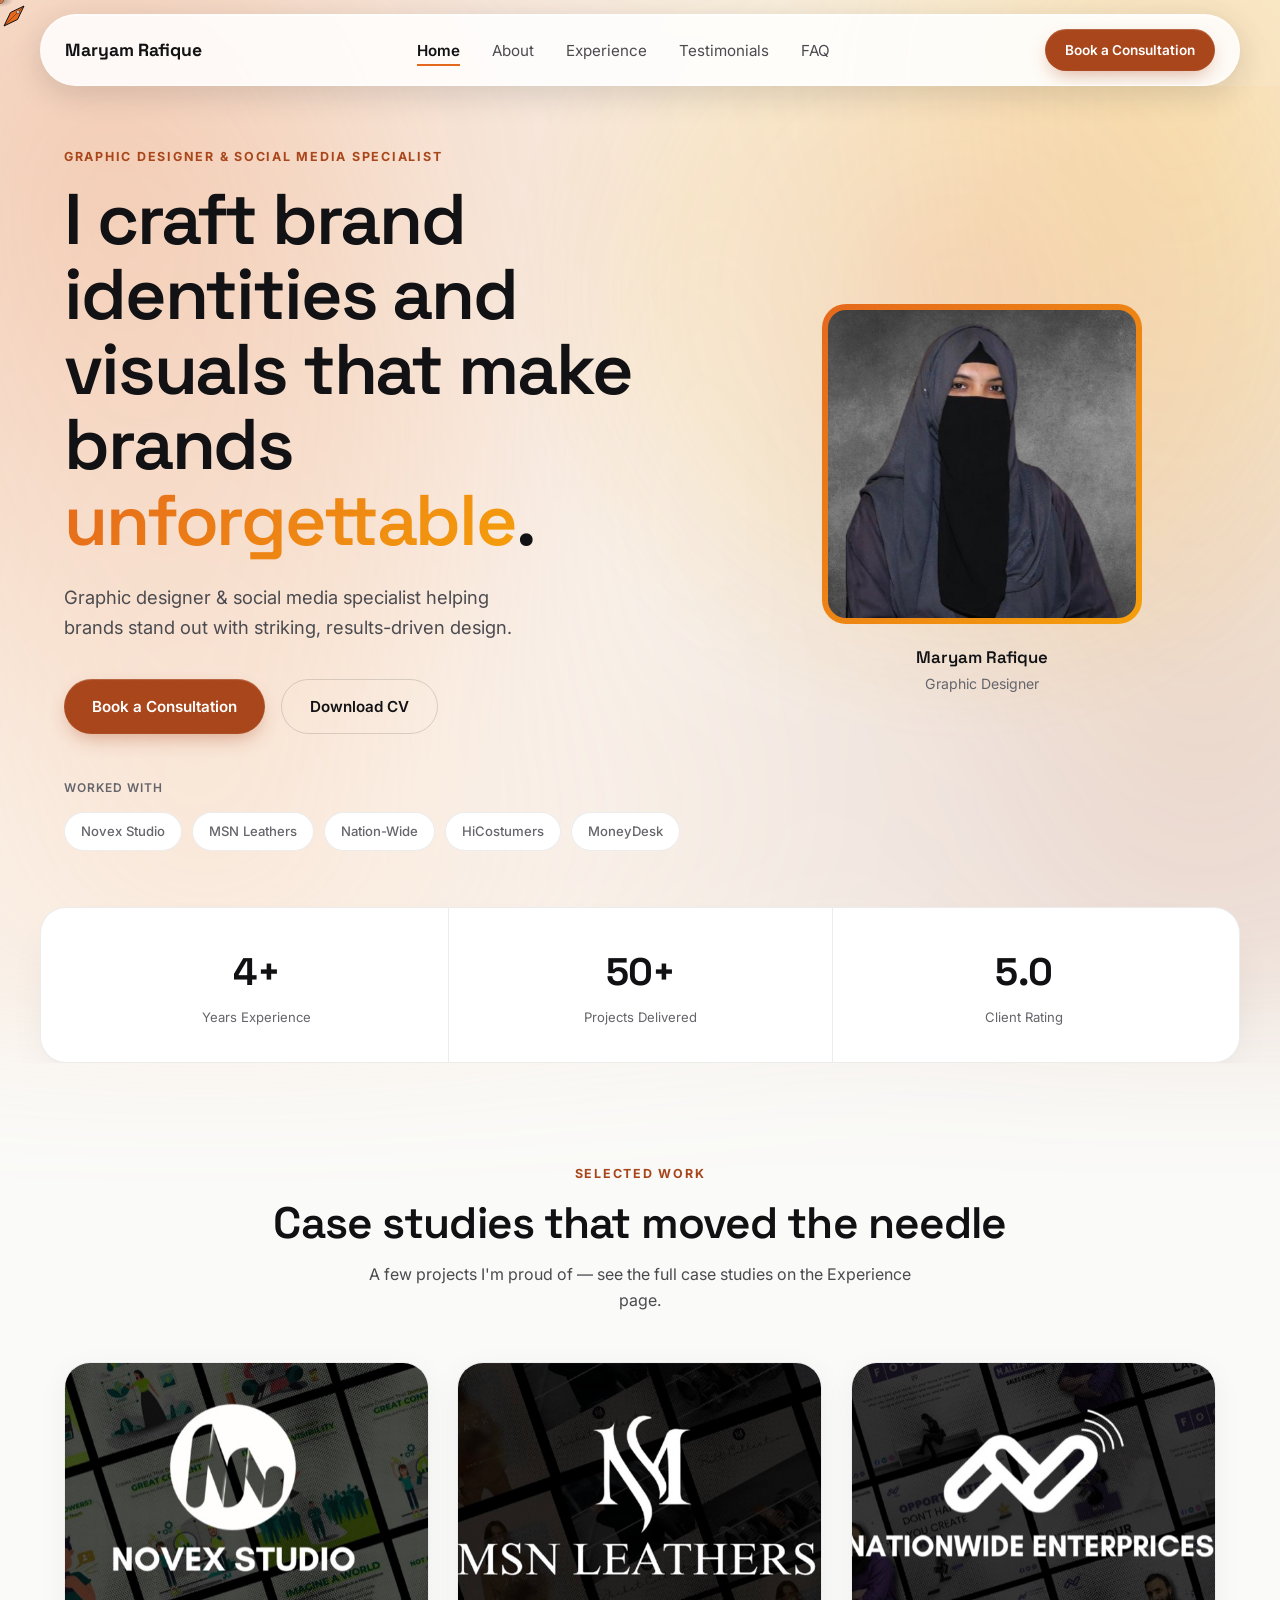
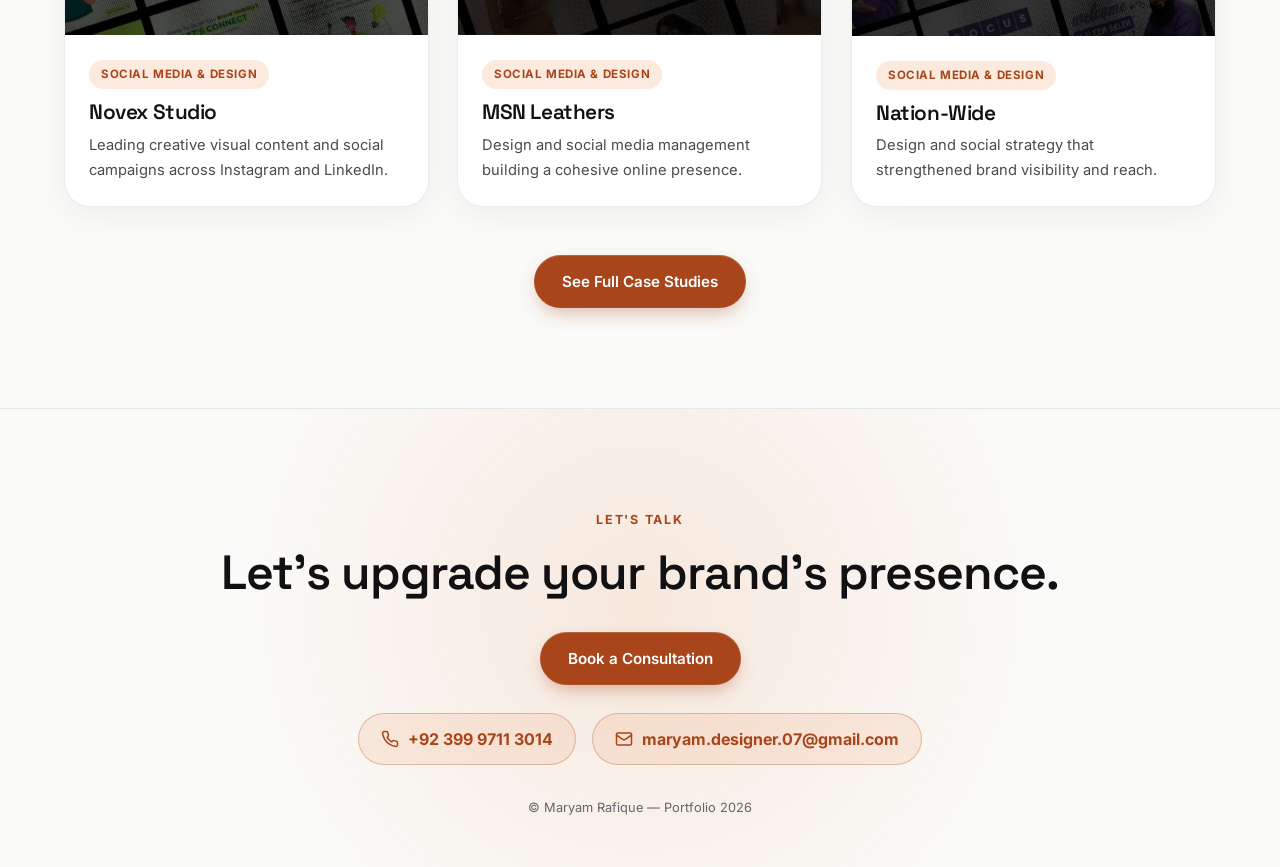
==== commit 6f6f6f87: "Convert to multi-page site with Liquid Glass UI, custom pen cursor, and perf pass Adds Experience/Te" ====
--- a/index.html
+++ b/index.html
@@ -30,18 +30,18 @@
 
   <a class="skip-link" href="#main">Skip to content</a>
 
-  <!-- ============================= NAVBAR ============================= -->
+  <!-- ============================= NAVBAR (shared across all pages) ============================= -->
   <header class="navbar" id="navbar">
     <div class="navbar__inner">
-      <!-- EDIT HERE: your name / logo text -->
-      <a href="#top" class="navbar__logo">Maryam Rafique</a>
+      <a href="index.html" class="navbar__logo">Maryam Rafique</a>
 
       <nav class="navbar__nav" aria-label="Primary">
         <ul class="navbar__links" id="navLinks">
-          <li><a href="#about" data-nav-link>About</a></li>
-          <li><a href="#work" data-nav-link>Work</a></li>
-          <li><a href="#experience" data-nav-link>Experience</a></li>
-          <li><a href="#faq" data-nav-link>FAQ</a></li>
+          <li><a href="index.html">Home</a></li>
+          <li><a href="about.html">About</a></li>
+          <li><a href="experience.html">Experience</a></li>
+          <li><a href="testimonials.html">Testimonials</a></li>
+          <li><a href="faq.html">FAQ</a></li>
         </ul>
       </nav>
 
@@ -59,10 +59,11 @@
     <button class="mobile-nav__close" id="mobileNavClose" aria-label="Close menu">&times;</button>
     <nav aria-label="Mobile Primary">
       <ul>
-        <li><a href="#about">About</a></li>
-        <li><a href="#work">Work</a></li>
-        <li><a href="#experience">Experience</a></li>
-        <li><a href="#faq">FAQ</a></li>
+        <li><a href="index.html">Home</a></li>
+        <li><a href="about.html">About</a></li>
+        <li><a href="experience.html">Experience</a></li>
+        <li><a href="testimonials.html">Testimonials</a></li>
+        <li><a href="faq.html">FAQ</a></li>
         <li><a href="https://calendar.app.google/FQCtH2QjCRTTmwP78" class="btn btn--primary" target="_blank" rel="noopener">Book a Consultation</a></li>
       </ul>
     </nav>
@@ -70,7 +71,7 @@
 
   <main id="main">
     <!-- ============================= HERO ============================= -->
-    <section class="hero" id="top">
+    <section class="hero specular" id="top">
       <div class="hero__glow" aria-hidden="true"></div>
 
       <div class="container hero__grid">
@@ -95,11 +96,11 @@
           <div class="hero__trusted">
             <span class="hero__trusted-label">Worked with</span>
             <ul class="hero__trusted-chips">
-              <li>Lumen Cosmetics</li>
-              <li>Nova Cafe</li>
-              <li>Orbit Fitness</li>
-              <li>Verve Magazine</li>
-              <li>Solstice</li>
+              <li>Novex Studio</li>
+              <li>MSN Leathers</li>
+              <li>Nation-Wide</li>
+              <li>HiCostumers</li>
+              <li>MoneyDesk</li>
             </ul>
           </div>
         </div>
@@ -133,309 +134,58 @@
       </div>
     </section>
 
-    <!-- ============================= WORK / CASE STUDIES ============================= -->
-    <section class="work" id="work">
+    <!-- ============================= WORK PREVIEW ============================= -->
+    <section class="work-preview" id="work">
       <div class="container">
         <p class="eyebrow reveal">Selected Work</p>
         <h2 class="section-title reveal">Case studies that moved the needle</h2>
-        <p class="section-sub reveal">A few projects I'm proud of — click any card for the full case study.</p>
-
-        <div class="filters reveal" role="group" aria-label="Filter projects by category">
-          <button class="filter-btn is-active" data-filter="all">All</button>
-          <button class="filter-btn" data-filter="branding">Branding</button>
-          <button class="filter-btn" data-filter="social">Social Media</button>
-          <button class="filter-btn" data-filter="print">Print</button>
-        </div>
-
-        <!-- EDIT HERE: project grid — each .project-card is one project. Duplicate a card to add more.
-             Add "project-card--featured" to exactly one card to make it span two columns. -->
-        <div class="project-grid" id="projectGrid">
-
-          <article class="project-card project-card--featured reveal" data-category="branding"
-            data-title="Lumen Cosmetics"
-            data-tag="Brand Identity"
-            data-metric="+30% brand recognition"
-            data-problem="Lumen needed a cohesive identity to stand out in a crowded beauty market."
-            data-approach="Developed a minimal logo system, warm color palette, and packaging guidelines rooted in the brand's premium positioning."
-            data-result="Consistent visual identity across every touchpoint, driving a 30% lift in unaided brand recognition within 6 months.">
-            <div class="project-card__media">
-              <img src="assets/project-1.svg" alt="Lumen Cosmetics brand identity mockup" loading="lazy" width="800" height="600">
-              <div class="project-card__overlay"><span>View Project</span></div>
-            </div>
-            <div class="project-card__body">
-              <span class="project-card__tag">Brand Identity</span>
-              <h3>Lumen Cosmetics</h3>
-              <p>A full identity system for a premium skincare label.</p>
-              <p class="project-card__metric">+30% brand recognition</p>
-            </div>
-          </article>
-
-          <article class="project-card reveal" data-category="social"
-            data-title="Nova Cafe"
-            data-tag="Social Media"
-            data-metric="+45% engagement rate"
-            data-problem="Nova Cafe's social presence felt inconsistent and failed to convert followers into customers."
-            data-approach="Built a modular content system with templated Reels covers, story highlights, and a consistent color language."
-            data-result="Engagement rate rose 45% quarter over quarter with a noticeably more cohesive feed.">
-            <div class="project-card__media">
-              <img src="assets/project-2.svg" alt="Nova Cafe social media content mockup" loading="lazy" width="800" height="600">
-              <div class="project-card__overlay"><span>View Project</span></div>
-            </div>
-            <div class="project-card__body">
-              <span class="project-card__tag">Social Media</span>
-              <h3>Nova Cafe</h3>
-              <p>A content system built for consistent daily posting.</p>
-              <p class="project-card__metric">+45% engagement rate</p>
-            </div>
-          </article>
-
-          <article class="project-card reveal" data-category="branding"
-            data-title="Orbit Fitness App"
-            data-tag="Brand Identity"
-            data-problem="Orbit needed an energetic, modern identity to launch its fitness app in a saturated market."
-            data-approach="Designed a bold wordmark, icon system, and app store assets that felt fast and motivating."
-            data-result="Cohesive brand system used at launch across app store, website, and paid social creative.">
-            <div class="project-card__media">
-              <img src="assets/project-3.svg" alt="Orbit Fitness App brand mockup" loading="lazy" width="800" height="600">
-              <div class="project-card__overlay"><span>View Project</span></div>
-            </div>
-            <div class="project-card__body">
-              <span class="project-card__tag">Brand Identity</span>
-              <h3>Orbit Fitness App</h3>
-              <p>Energetic identity and launch assets for a fitness app.</p>
-            </div>
-          </article>
-
-          <article class="project-card reveal" data-category="print"
-            data-title="Verve Magazine"
-            data-tag="Print Design"
-            data-metric="Sold out first print run"
-            data-problem="Verve wanted an editorial layout that felt premium on newsstands and on a shoestring budget."
-            data-approach="Crafted a grid-based layout system, custom pull-quote treatments, and a striking cover series."
-            data-result="First print run sold out; the layout system is still used two years later.">
-            <div class="project-card__media">
-              <img src="assets/project-4.svg" alt="Verve Magazine editorial layout mockup" loading="lazy" width="800" height="600">
-              <div class="project-card__overlay"><span>View Project</span></div>
-            </div>
-            <div class="project-card__body">
-              <span class="project-card__tag">Print Design</span>
-              <h3>Verve Magazine</h3>
-              <p>Editorial layout system for a quarterly print magazine.</p>
-              <p class="project-card__metric">Sold out first print run</p>
-            </div>
-          </article>
-
-          <article class="project-card reveal" data-category="branding"
-            data-title="Solstice Packaging"
-            data-tag="Packaging"
-            data-problem="Solstice's packaging didn't reflect the sustainable, premium nature of the product inside."
-            data-approach="Designed recyclable packaging with a tactile finish, botanical motifs, and clear shelf hierarchy."
-            data-result="Packaging redesign became a key differentiator cited in retailer buy-in meetings.">
-            <div class="project-card__media">
-              <img src="assets/project-5.svg" alt="Solstice packaging design mockup" loading="lazy" width="800" height="600">
-              <div class="project-card__overlay"><span>View Project</span></div>
-            </div>
-            <div class="project-card__body">
-              <span class="project-card__tag">Packaging</span>
-              <h3>Solstice Packaging</h3>
-              <p>Sustainable packaging system with shelf standout.</p>
-            </div>
-          </article>
-
-          <article class="project-card reveal" data-category="social"
-            data-title="Pulse Music Fest"
-            data-tag="Poster Design"
-            data-metric="2M+ social impressions"
-            data-problem="Pulse needed poster and social creative that captured festival energy across every platform."
-            data-approach="Created a bold type-driven poster series and a matching set of animated social templates."
-            data-result="Campaign generated over 2M social impressions ahead of the festival's opening weekend.">
-            <div class="project-card__media">
-              <img src="assets/project-6.svg" alt="Pulse Music Fest poster design mockup" loading="lazy" width="800" height="600">
-              <div class="project-card__overlay"><span>View Project</span></div>
-            </div>
-            <div class="project-card__body">
-              <span class="project-card__tag">Poster Design</span>
-              <h3>Pulse Music Fest</h3>
-              <p>Poster series and social campaign for a music festival.</p>
-              <p class="project-card__metric">2M+ social impressions</p>
-            </div>
-          </article>
-
-        </div>
-      </div>
-    </section>
-
-    <!-- ============================= ANIMATED BIO / ABOUT ============================= -->
-    <section class="about" id="about">
-      <div class="container">
-        <p class="eyebrow reveal">About</p>
-        <!-- EDIT HERE: bio copy — [X], [ROLE], [COMPANY] placeholders -->
-        <p class="about__text reveal">
-          Graphic designer and expert in
-          <span class="rotating-word" id="rotatingWord">Brand Identity</span>
-          with <strong>4+</strong> years of experience. Expertise extends to social media management,
-          creating work that's both beautiful and effective. Currently working as
-          <strong>Senior Designer</strong> at <strong>[COMPANY]</strong>.
-        </p>
-      </div>
-    </section>
-
-    <!-- ============================= TESTIMONIALS ============================= -->
-    <section class="testimonials" id="testimonials" aria-label="Client testimonials">
-      <div class="container">
-        <p class="eyebrow reveal">Testimonials</p>
-        <h2 class="section-title reveal">What clients say</h2>
-
-        <!-- EDIT HERE: testimonial quotes -->
-        <div class="testimonial-grid">
-          <blockquote class="testimonial-card reveal">
-            <div class="testimonial-card__stars" aria-label="5 out of 5 stars">★★★★★</div>
-            <p>"Maryam completely transformed how our brand shows up online. The results spoke for themselves within weeks."</p>
-            <footer><span class="avatar-initials">A.K.</span><div><cite>Ayesha Khan</cite><span class="role">Founder, Lumen Cosmetics</span></div></footer>
-          </blockquote>
-          <blockquote class="testimonial-card reveal">
-            <div class="testimonial-card__stars" aria-label="5 out of 5 stars">★★★★★</div>
-            <p>"Sharp, fast, and genuinely creative. Our social engagement jumped almost immediately after the rebrand."</p>
-            <footer><span class="avatar-initials">R.S.</span><div><cite>Raza Sheikh</cite><span class="role">Marketing Lead, Nova Cafe</span></div></footer>
-          </blockquote>
-          <blockquote class="testimonial-card reveal">
-            <div class="testimonial-card__stars" aria-label="5 out of 5 stars">★★★★★</div>
-            <p>"One of the best design collaborators I've worked with — thoughtful process, beautiful output, every time."</p>
-            <footer><span class="avatar-initials">T.M.</span><div><cite>Tariq Mir</cite><span class="role">Founder, Orbit Fitness</span></div></footer>
-          </blockquote>
-        </div>
-      </div>
-    </section>
-
-    <!-- ============================= SKILLS ============================= -->
-    <section class="skills" aria-label="Skills">
-      <div class="container">
-        <p class="eyebrow reveal">Skills</p>
-        <h2 class="section-title reveal">Tools of the trade</h2>
-        <!-- EDIT HERE: skill tags -->
-        <ul class="skills__cloud">
-          <li class="reveal">Typography</li>
-          <li class="reveal">Branding &amp; Identity</li>
-          <li class="reveal">Poster Design</li>
-          <li class="reveal">Illustration</li>
-          <li class="reveal">Social Media Management</li>
-          <li class="reveal">Social Media SEO</li>
-          <li class="reveal">Visual Arts</li>
-          <li class="reveal">Adobe Illustrator</li>
-          <li class="reveal">Photoshop</li>
-          <li class="reveal">After Effects</li>
-          <li class="reveal">CapCut</li>
-          <li class="reveal">Business Cards</li>
-        </ul>
-      </div>
-    </section>
-
-    <!-- ============================= EXPERIENCE TIMELINE ============================= -->
-    <section class="experience" id="experience">
-      <div class="container">
-        <p class="eyebrow reveal">Experience</p>
-        <h2 class="section-title reveal">Where I've grown</h2>
-
-        <!-- EDIT HERE: experience entries. This alternating layout is hardcoded for 3 items —
-             to add a 4th, add a matching nth-child(4) rule in the "EXPERIENCE TIMELINE" block of styles.css. -->
-        <ol class="timeline">
-          <li class="timeline__item reveal">
-            <div class="timeline__dot"></div>
-            <div class="timeline__card">
-              <h3>Senior Graphic Designer</h3>
-              <p class="timeline__meta">[Company] — 2023 – Present</p>
-              <p>Leading brand identity and social media design for a portfolio of consumer clients.</p>
-            </div>
-          </li>
-          <li class="timeline__item reveal">
-            <div class="timeline__dot"></div>
-            <div class="timeline__card">
-              <h3>Graphic Designer</h3>
-              <p class="timeline__meta">[Company] — 2021 – 2023</p>
-              <p>Designed brand systems, packaging, and campaign creative for regional brands.</p>
-            </div>
-          </li>
-          <li class="timeline__item reveal">
-            <div class="timeline__dot"></div>
-            <div class="timeline__card">
-              <h3>Junior Designer</h3>
-              <p class="timeline__meta">[Company] — 2019 – 2021</p>
-              <p>Supported the creative team on social media content and print collateral.</p>
-            </div>
-          </li>
-        </ol>
-      </div>
-    </section>
-
-    <!-- ============================= FAQ ============================= -->
-    <section class="faq" id="faq">
-      <div class="container">
-        <p class="eyebrow reveal">FAQ</p>
-        <h2 class="section-title reveal">Frequently asked questions</h2>
-
-        <!-- EDIT HERE: FAQ questions & answers -->
-        <div class="accordion" id="accordion">
-          <div class="accordion__item reveal">
-            <h3>
-              <button class="accordion__trigger" aria-expanded="false">
-                What is your design process?
-                <span class="accordion__icon" aria-hidden="true"></span>
-              </button>
-            </h3>
-            <div class="accordion__panel">
-              <p>I start with discovery — understanding your brand, audience, and goals — then move through concept exploration, refinement, and final delivery with clear check-ins at every stage.</p>
-            </div>
-          </div>
-          <div class="accordion__item reveal">
-            <h3>
-              <button class="accordion__trigger" aria-expanded="false">
-                What tools and software do you use?
-                <span class="accordion__icon" aria-hidden="true"></span>
-              </button>
-            </h3>
-            <div class="accordion__panel">
-              <p>Primarily Adobe Photoshop, Illustrator, and After Effects for design and motion, Figma for collaborative work, and Canva/CapCut for fast-turnaround social content.</p>
-            </div>
-          </div>
-          <div class="accordion__item reveal">
-            <h3>
-              <button class="accordion__trigger" aria-expanded="false">
-                How do you ensure your designs work for my brand?
-                <span class="accordion__icon" aria-hidden="true"></span>
-              </button>
-            </h3>
-            <div class="accordion__panel">
-              <p>Every project starts with a deep-dive into your brand positioning and audience so the design choices are grounded in strategy, not just aesthetics.</p>
-            </div>
-          </div>
-          <div class="accordion__item reveal">
-            <h3>
-              <button class="accordion__trigger" aria-expanded="false">
-                What's your turnaround time?
-                <span class="accordion__icon" aria-hidden="true"></span>
-              </button>
-            </h3>
-            <div class="accordion__panel">
-              <p>Most brand identity projects take 2–4 weeks; social media content packages typically turn around within 3–5 business days.</p>
-            </div>
-          </div>
-          <div class="accordion__item reveal">
-            <h3>
-              <button class="accordion__trigger" aria-expanded="false">
-                How do we get started?
-                <span class="accordion__icon" aria-hidden="true"></span>
-              </button>
-            </h3>
-            <div class="accordion__panel">
-              <p>Book a free consultation using the button above — we'll talk through your goals and I'll follow up with a tailored proposal.</p>
-            </div>
-          </div>
+        <p class="section-sub reveal">A few projects I'm proud of — see the full case studies on the Experience page.</p>
+
+        <!-- EDIT HERE: preview cards. These link into experience.html's full scroll-stacking Work section. -->
+        <div class="work-preview__grid">
+          <a class="work-preview__card reveal specular" href="experience.html#work">
+            <div class="work-preview__media" data-cursor-dark>
+              <img src="assets/novex.jpg" alt="Novex Studio logo" loading="lazy" width="700" height="396">
+              <div class="work-preview__overlay"><span>View Case Study</span></div>
+            </div>
+            <div class="work-preview__body">
+              <span class="work-preview__tag">Social Media &amp; Design</span>
+              <h3>Novex Studio</h3>
+              <p>Leading creative visual content and social campaigns across Instagram and LinkedIn.</p>
+            </div>
+          </a>
+          <a class="work-preview__card reveal specular" href="experience.html#work">
+            <div class="work-preview__media" data-cursor-dark>
+              <img src="assets/msn.jpg" alt="MSN Leathers logo" loading="lazy" width="700" height="403">
+              <div class="work-preview__overlay"><span>View Case Study</span></div>
+            </div>
+            <div class="work-preview__body">
+              <span class="work-preview__tag">Social Media &amp; Design</span>
+              <h3>MSN Leathers</h3>
+              <p>Design and social media management building a cohesive online presence.</p>
+            </div>
+          </a>
+          <a class="work-preview__card reveal specular" href="experience.html#work">
+            <div class="work-preview__media" data-cursor-dark>
+              <img src="assets/nationwide.jpg" alt="Nation-Wide Enterprises logo" loading="lazy" width="700" height="398">
+              <div class="work-preview__overlay"><span>View Case Study</span></div>
+            </div>
+            <div class="work-preview__body">
+              <span class="work-preview__tag">Social Media &amp; Design</span>
+              <h3>Nation-Wide</h3>
+              <p>Design and social strategy that strengthened brand visibility and reach.</p>
+            </div>
+          </a>
+        </div>
+
+        <div class="work-preview__cta reveal">
+          <a href="experience.html#work" class="btn btn--primary">See Full Case Studies</a>
         </div>
       </div>
     </section>
   </main>
 
-  <!-- ============================= CTA FOOTER ============================= -->
+  <!-- ============================= CTA FOOTER (shared across all pages) ============================= -->
   <footer class="footer">
     <div class="footer__glow" aria-hidden="true"></div>
     <div class="container footer__inner reveal">
@@ -443,39 +193,20 @@
       <h2 class="footer__headline">Let's upgrade your brand's presence.</h2>
 
       <div class="footer__actions">
-        <!-- EDIT HERE: booking + email -->
+        <!-- EDIT HERE: booking link -->
         <a href="https://calendar.app.google/FQCtH2QjCRTTmwP78" class="btn btn--primary" target="_blank" rel="noopener">Book a Consultation</a>
-        <a href="mailto:hello@maryamrafique.com" class="btn btn--secondary">hello@maryamrafique.com</a>
-      </div>
-
-      <!-- EDIT HERE: social links -->
-      <div class="footer__socials">
-        <a href="https://instagram.com/YOUR-HANDLE" target="_blank" rel="noopener" aria-label="Instagram">Instagram</a>
-        <a href="https://linkedin.com/in/YOUR-HANDLE" target="_blank" rel="noopener" aria-label="LinkedIn">LinkedIn</a>
-        <a href="mailto:hello@maryamrafique.com" aria-label="Email">Email</a>
-        <a href="https://behance.net/YOUR-HANDLE" target="_blank" rel="noopener" aria-label="Behance">Behance</a>
+      </div>
+
+      <!-- EDIT HERE: phone + email -->
+      <div class="footer__contact">
+        <a href="tel:+9239997113014"><svg viewBox="0 0 24 24" fill="none" stroke="currentColor" stroke-width="2" stroke-linecap="round" stroke-linejoin="round" aria-hidden="true"><path d="M22 16.92v3a2 2 0 0 1-2.18 2 19.79 19.79 0 0 1-8.63-3.07 19.5 19.5 0 0 1-6-6 19.79 19.79 0 0 1-3.07-8.67A2 2 0 0 1 4.11 2h3a2 2 0 0 1 2 1.72c.127.96.361 1.903.7 2.81a2 2 0 0 1-.45 2.11L8.09 9.91a16 16 0 0 0 6 6l1.27-1.27a2 2 0 0 1 2.11-.45c.907.339 1.85.573 2.81.7A2 2 0 0 1 22 16.92z"/></svg>+92 399 9711 3014</a>
+        <a href="mailto:maryam.designer.07@gmail.com"><svg viewBox="0 0 24 24" fill="none" stroke="currentColor" stroke-width="2" stroke-linecap="round" stroke-linejoin="round" aria-hidden="true"><rect x="2" y="4" width="20" height="16" rx="2"/><path d="m22 7-8.97 5.7a1.94 1.94 0 0 1-2.06 0L2 7"/></svg>maryam.designer.07@gmail.com</a>
       </div>
 
       <p class="footer__fine-print">&copy; Maryam Rafique — Portfolio 2026</p>
     </div>
   </footer>
 
-  <!-- ============================= PROJECT LIGHTBOX (populated by JS) ============================= -->
-  <div class="lightbox" id="lightbox" role="dialog" aria-modal="true" aria-labelledby="lightboxTitle" hidden>
-    <div class="lightbox__backdrop" id="lightboxBackdrop"></div>
-    <div class="lightbox__panel">
-      <button class="lightbox__close" id="lightboxClose" aria-label="Close case study">&times;</button>
-      <img class="lightbox__image" id="lightboxImage" src="" alt="">
-      <div class="lightbox__content">
-        <span class="lightbox__tag" id="lightboxTag"></span>
-        <h3 id="lightboxTitle"></h3>
-        <div class="lightbox__block"><h4>Problem</h4><p id="lightboxProblem"></p></div>
-        <div class="lightbox__block"><h4>Approach</h4><p id="lightboxApproach"></p></div>
-        <div class="lightbox__block"><h4>Result</h4><p id="lightboxResult"></p></div>
-      </div>
-    </div>
-  </div>
-
   <script src="js/main.js"></script>
 </body>
 </html>
--- a/css/styles.css
+++ b/css/styles.css
@@ -63,6 +63,48 @@
   --section-pad: clamp(72px, 6vw + 24px, 112px);
 
   --ease: cubic-bezier(0.16, 1, 0.3, 1);
+  --ease-reveal: cubic-bezier(0.22, 1, 0.36, 1); /* smooth ease-out for scroll-reveal slide-ups */
+
+  /* ---- Liquid Glass material (EDIT HERE to retune the whole site's glass look) ----
+     PERF NOTE: backdrop-filter is GPU-heavy and its cost scales with blur radius,
+     element area, and how many are on screen at once. So true glass (this token
+     set) is now used ONLY on the two "chrome" surfaces that are always exactly one
+     instance — the navbar and the mobile-nav overlay. Every repeated/multi-instance
+     surface (buttons, cards, accordion items, footer) uses --glass-bg-strong as a
+     plain opaque background with no backdrop-filter — same tint, same border/shadow
+     language, none of the blur cost. --glass-blur/--glass-saturate are deliberately
+     modest (was 24px/160%) since even two instances add up during scroll. */
+  --glass-bg: rgba(255, 255, 255, 0.14);
+  --glass-bg-strong: rgba(255, 255, 255, 0.86); /* opaque enough to read as a solid surface once backdrop-filter is gone */
+  --glass-border: rgba(255, 255, 255, 0.45);
+  --glass-blur: 14px;
+  --glass-saturate: 130%;
+  --glass-shadow: 0 8px 32px rgba(17, 17, 20, 0.14);
+  --glass-highlight: inset 0 1px 1px rgba(255, 255, 255, 0.7), inset 0 0 0 1px rgba(255, 255, 255, 0.08);
+
+  /* High opacity is deliberate: at low opacity the light bg behind these panels
+     washed them to mid-gray and made the white text fail contrast. Now that these
+     panels don't use backdrop-filter at all, the high opacity also just makes them
+     read as solid dark cards — correct either way. */
+  --glass-dark-bg: rgba(20, 18, 24, 0.96);
+  --glass-dark-bg-strong: rgba(15, 13, 18, 0.98);
+  --glass-dark-border: rgba(255, 255, 255, 0.14);
+  --glass-dark-highlight: inset 0 1px 1px rgba(255, 255, 255, 0.16), inset 0 0 0 1px rgba(255, 255, 255, 0.04);
+
+  --glass-radius: 26px;
+
+  /* mesh background hues: all warm, blending toward the accent — a soft peach so the
+     whole gradient reads as one warm glow (not a mismatched cool blob) sitewide */
+  --mesh-warm: 250, 180, 130;
+}
+
+/* ---------- Cross-page transitions ----------
+   Native browser feature (Chrome/Edge 126+): fades the whole page in/out on
+   same-origin navigations between .html files. No JS, no flash-of-reload.
+   Unsupported browsers just navigate instantly as normal — nothing breaks. */
+@view-transition { navigation: auto; }
+@media (prefers-reduced-motion: reduce) {
+  ::view-transition-group(*), ::view-transition-old(*), ::view-transition-new(*) { animation: none !important; }
 }
 
 /* ---------- Reset ---------- */
@@ -91,6 +133,35 @@
 }
 p { margin: 0; }
 button { font: inherit; color: inherit; background: none; border: none; cursor: pointer; }
+
+/* Animated mesh-gradient backdrop — this is what the Liquid Glass panels sit on top
+   of, so their translucency/blur actually shows something. Fixed behind everything
+   (z-index: -1 inside body's own stacking context), decorative only. */
+body::before {
+  content: "";
+  position: fixed;
+  inset: -15%;
+  z-index: -1;
+  pointer-events: none;
+  background:
+    radial-gradient(circle at 18% 24%, rgba(var(--accent-rgb), 0.32), transparent 42%),
+    radial-gradient(circle at 82% 18%, rgba(var(--accent-2-rgb), 0.28), transparent 42%),
+    radial-gradient(circle at 24% 82%, rgba(var(--mesh-warm), 0.26), transparent 44%),
+    radial-gradient(circle at 84% 78%, rgba(var(--accent-dark-rgb), 0.2), transparent 40%);
+  filter: blur(70px);
+  animation: meshDrift 26s ease-in-out infinite alternate;
+}
+@keyframes meshDrift {
+  0% { transform: translate3d(0, 0, 0) scale(1); }
+  50% { transform: translate3d(-3%, 2.5%, 0) scale(1.07); }
+  100% { transform: translate3d(2.5%, -3%, 0) scale(1.03); }
+}
+@media (prefers-reduced-motion: reduce) {
+  body::before { animation: none; }
+}
+@media (prefers-reduced-transparency: reduce) {
+  body::before { display: none; }
+}
 
 /* Subtle print-like grain over the whole page. Decorative only — invisible
    to assistive tech, ignored for pointer events, and skipped entirely for
@@ -128,6 +199,27 @@
 /* ---------- Utility ---------- */
 .container { max-width: var(--container-width); margin: 0 auto; padding: 0 24px; }
 
+/* Mouse-follow specular sheen — a soft highlight that tracks the cursor, mimicking
+   how Liquid Glass catches light as it moves. JS (main.js) sets --mx/--my per
+   element on pointermove; this is pure decoration, so it just never activates on
+   touch (no hover) or under reduced motion. */
+.specular { position: relative; overflow: hidden; }
+.specular::before {
+  content: "";
+  position: absolute;
+  inset: 0;
+  border-radius: inherit;
+  background: radial-gradient(circle 260px at var(--mx, 50%) var(--my, 50%), rgba(255, 255, 255, 0.45), transparent 60%);
+  opacity: 0;
+  transition: opacity 0.4s var(--ease);
+  pointer-events: none;
+  z-index: 2;
+}
+.specular:hover::before { opacity: 1; }
+@media (prefers-reduced-motion: reduce), (prefers-reduced-transparency: reduce) {
+  .specular::before { display: none; }
+}
+
 .eyebrow {
   display: block;
   font-family: var(--font-body);
@@ -157,12 +249,15 @@
   border-radius: 4px;
 }
 
-/* ---------- Reveal-on-scroll (with stagger via --stagger, set by JS) ---------- */
+/* ---------- Reveal-on-scroll (with stagger via --stagger, set by JS) ----------
+   will-change is applied by JS right before the transition starts and removed
+   once it ends (see main.js) — not set here, since dozens of .reveal elements
+   sitting with will-change on permanently would waste GPU memory sitewide. */
 .reveal {
   opacity: 0;
-  transform: translateY(24px);
-  transition: opacity 0.7s var(--ease), transform 0.7s var(--ease);
-  transition-delay: calc(var(--stagger, 0) * 70ms);
+  transform: translateY(60px);
+  transition: opacity 0.7s var(--ease-reveal), transform 0.7s var(--ease-reveal);
+  transition-delay: calc(var(--stagger, 0) * 80ms);
 }
 .reveal.is-visible { opacity: 1; transform: translateY(0); }
 
@@ -179,18 +274,28 @@
   white-space: nowrap;
   transition: transform 0.25s var(--ease), box-shadow 0.25s var(--ease), background 0.25s var(--ease), border-color 0.25s var(--ease), color 0.25s var(--ease);
 }
+/* Buttons: solid, not glass. Every page has 3-6+ of these, so backdrop-filter
+   here was many small elements each paying the blur cost for almost no visual
+   gain (the background is already >90% opaque). Flattened to a solid fill —
+   same colors/shadow, none of the GPU cost. Real glass stays on navbar/mobile-nav
+   where there's exactly one instance and it's worth the cost. */
 .btn--primary {
   background: var(--accent-dark);
   color: #fff;
-  box-shadow: 0 8px 20px -6px rgba(var(--accent-dark-rgb), 0.4);
-}
-.btn--primary:hover { background: var(--accent-hover); transform: translateY(-2px); box-shadow: 0 14px 28px -8px rgba(var(--accent-hover-rgb), 0.45); }
+  box-shadow: 0 8px 20px -6px rgba(var(--accent-dark-rgb), 0.45), var(--glass-dark-highlight);
+}
+.btn--primary:hover {
+  background: var(--accent-hover);
+  transform: translateY(-2px);
+  box-shadow: 0 14px 32px -8px rgba(var(--accent-hover-rgb), 0.5), var(--glass-dark-highlight);
+}
 .btn--secondary {
   background: transparent;
   color: var(--text);
   border: 1px solid var(--border-strong);
-}
-.btn--secondary:hover { border-color: var(--accent-dark); color: var(--accent-dark); transform: translateY(-2px); }
+  box-shadow: none;
+}
+.btn--secondary:hover { border-color: var(--accent-dark); color: var(--accent-dark); transform: translateY(-2px); box-shadow: 0 8px 24px rgba(17, 17, 20, 0.1); }
 .btn--sm { padding: 10px 20px; font-size: 0.85rem; }
 
 /* ============================= NAVBAR ============================= */
@@ -198,25 +303,46 @@
   position: sticky;
   top: 0;
   z-index: 500;
-  padding: 18px 0;
-  transition: background 0.3s var(--ease), border-color 0.3s var(--ease), backdrop-filter 0.3s var(--ease), box-shadow 0.3s var(--ease);
-  border-bottom: 1px solid transparent;
-}
-.navbar.is-scrolled {
-  background: rgba(255, 255, 255, 0.78);
-  backdrop-filter: blur(14px);
-  -webkit-backdrop-filter: blur(14px);
-  border-bottom-color: var(--border);
-  box-shadow: 0 4px 20px rgba(17, 17, 20, 0.04);
-}
+  padding: 14px 16px 0;
+  animation: navIntro 0.6s var(--ease-reveal) both;
+}
+@keyframes navIntro {
+  from { opacity: 0; transform: translateY(-12px); }
+  to { opacity: 1; transform: translateY(0); }
+}
+@media (prefers-reduced-motion: reduce) {
+  .navbar { animation: none; }
+}
+/* Floating Liquid Glass bar — always glass, insets from the top edge, and
+   deepens slightly once scrolled for feedback. */
 .navbar__inner {
   max-width: var(--container-width);
   margin: 0 auto;
-  padding: 0 24px;
+  padding: 14px 24px;
   display: flex;
   align-items: center;
   justify-content: space-between;
   gap: 24px;
+  background: var(--glass-bg-strong);
+  -webkit-backdrop-filter: blur(var(--glass-blur)) saturate(var(--glass-saturate));
+  backdrop-filter: blur(var(--glass-blur)) saturate(var(--glass-saturate));
+  border: 1px solid var(--glass-border);
+  border-radius: 9999px;
+  box-shadow: var(--glass-shadow), var(--glass-highlight);
+  transition: background 0.3s var(--ease), box-shadow 0.3s var(--ease);
+  contain: paint;
+}
+.navbar.is-scrolled .navbar__inner {
+  background: rgba(255, 255, 255, 0.72);
+  box-shadow: 0 12px 40px rgba(17, 17, 20, 0.16), var(--glass-highlight);
+}
+@media (prefers-reduced-transparency: reduce) {
+  .navbar__inner {
+    background: var(--surface);
+    backdrop-filter: none;
+    -webkit-backdrop-filter: none;
+    box-shadow: 0 4px 20px rgba(17, 17, 20, 0.08);
+  }
 }
 .navbar__logo {
   font-family: var(--font-display);
@@ -263,7 +389,9 @@
   position: fixed;
   inset: 0;
   z-index: 900;
-  background: var(--bg);
+  background: rgba(255, 255, 255, 0.75);
+  -webkit-backdrop-filter: blur(16px) saturate(var(--glass-saturate));
+  backdrop-filter: blur(16px) saturate(var(--glass-saturate));
   display: flex;
   align-items: center;
   justify-content: center;
@@ -271,10 +399,15 @@
   pointer-events: none;
   transform: translateY(-12px);
   transition: opacity 0.3s var(--ease), transform 0.3s var(--ease);
+  contain: paint;
+}
+@media (prefers-reduced-transparency: reduce) {
+  .mobile-nav { background: var(--bg); backdrop-filter: none; -webkit-backdrop-filter: none; }
 }
 .mobile-nav.is-open { opacity: 1; pointer-events: auto; transform: translateY(0); }
 .mobile-nav ul { display: flex; flex-direction: column; gap: 28px; align-items: center; }
 .mobile-nav a { font-family: var(--font-display); font-size: 1.6rem; color: var(--text); }
+.mobile-nav a.is-active { color: var(--accent-dark); }
 .mobile-nav__close {
   position: absolute; top: 24px; right: 24px; font-size: 2rem; line-height: 1; color: var(--text);
 }
@@ -378,7 +511,7 @@
   grid-template-columns: repeat(3, 1fr);
   background: var(--surface);
   border: 1px solid var(--border);
-  border-radius: var(--radius);
+  border-radius: var(--glass-radius);
   box-shadow: 0 20px 50px -20px rgba(17, 17, 20, 0.12);
 }
 .stat {
@@ -397,82 +530,42 @@
 }
 .stat__label { font-size: 0.82rem; color: var(--text-dim); }
 
-/* ============================= SECTION SHARED ============================= */
-section:not(.hero) { padding: var(--section-pad) 0; }
-.section-title { font-size: var(--fs-h2); margin-bottom: 12px; }
-.section-sub { color: var(--text-muted); max-width: 560px; margin: 0 0 48px; }
-
-.work, .about, .testimonials, .skills, .experience, .faq { text-align: center; }
-.work .section-sub, .work .eyebrow, .about .eyebrow, .testimonials .eyebrow, .skills .eyebrow, .experience .eyebrow, .faq .eyebrow { margin-left: auto; margin-right: auto; }
-.work .filters { margin-left: auto; margin-right: auto; }
-
-/* ============================= WORK ============================= */
-.work { background: var(--bg-alt); }
-.filters { display: flex; gap: 12px; justify-content: center; flex-wrap: wrap; margin-bottom: 48px; }
-.filter-btn {
-  padding: 10px 20px;
-  border-radius: 999px;
-  border: 1px solid var(--border);
-  color: var(--text-muted);
-  font-size: 0.9rem;
-  transition: all 0.25s var(--ease);
-}
-.filter-btn:hover { color: var(--text); border-color: var(--border-strong); }
-.filter-btn.is-active { background: var(--accent-dark); color: #fff; border-color: transparent; }
-
-.project-grid {
+/* ============================= WORK PREVIEW (home page) ============================= */
+.work-preview__grid {
   display: grid;
-  grid-template-columns: repeat(auto-fit, minmax(320px, 1fr));
+  grid-template-columns: repeat(auto-fit, minmax(280px, 1fr));
   gap: 28px;
   text-align: left;
-}
-.project-card--featured { grid-column: span 2; }
-.project-card--featured .project-card__media { aspect-ratio: 21 / 9; }
-
-.project-card {
+  margin-bottom: 48px;
+}
+.work-preview__card {
+  display: block;
   background: var(--surface);
   border: 1px solid var(--border);
-  border-radius: var(--radius);
+  border-radius: var(--glass-radius);
   overflow: hidden;
-  cursor: pointer;
   box-shadow: 0 8px 30px rgba(17, 17, 20, 0.05);
-  transition: transform 0.35s var(--ease), border-color 0.35s var(--ease), box-shadow 0.35s var(--ease);
-  display: none;
-}
-.project-card.is-shown { display: block; }
-.project-card:hover {
-  transform: translateY(-6px);
-  border-color: var(--border-strong);
-  box-shadow: 0 24px 48px rgba(17, 17, 20, 0.1);
-}
-.project-card__media { position: relative; overflow: hidden; aspect-ratio: 4 / 3; background: #14141a; }
-.project-card__media img { width: 100%; height: 100%; object-fit: cover; transition: transform 0.5s var(--ease); }
-.project-card:hover .project-card__media img { transform: scale(1.06); }
-.project-card__overlay {
+  transition: transform 0.35s var(--ease), box-shadow 0.35s var(--ease);
+}
+.work-preview__card:hover { transform: translateY(-6px); box-shadow: 0 24px 48px rgba(17, 17, 20, 0.14); }
+.work-preview__media { position: relative; aspect-ratio: 4 / 3; overflow: hidden; background: #0d0d10; }
+.work-preview__media img { width: 100%; height: 100%; object-fit: cover; transition: transform 0.5s var(--ease); }
+.work-preview__card:hover .work-preview__media img { transform: scale(1.06); }
+.work-preview__overlay {
   position: absolute; inset: 0;
   background: linear-gradient(180deg, rgba(17, 17, 20, 0.1), rgba(17, 17, 20, 0.65));
   display: flex; align-items: center; justify-content: center;
   opacity: 0;
   transition: opacity 0.3s var(--ease);
 }
-.project-card:hover .project-card__overlay, .project-card:focus-visible .project-card__overlay { opacity: 1; }
-.project-card__overlay span {
-  padding: 10px 22px;
-  border-radius: 999px;
-  background: #fff;
-  color: var(--text);
-  font-weight: 600;
-  font-size: 0.85rem;
-  transform: translateY(6px);
-  transition: transform 0.3s var(--ease);
-}
-.project-card:hover .project-card__overlay span { transform: translateY(0); }
-.project-card__body { padding: 24px; }
-.project-card__tag {
+.work-preview__card:hover .work-preview__overlay { opacity: 1; }
+.work-preview__overlay span { padding: 10px 22px; border-radius: 999px; background: #fff; color: var(--text); font-weight: 600; font-size: 0.85rem; }
+.work-preview__body { padding: 24px; }
+.work-preview__tag {
   display: inline-block;
   padding: 5px 12px;
   border-radius: 999px;
-  background: var(--accent-soft);
+  background: var(--accent-soft-strong);
   font-size: 0.72rem;
   font-weight: 700;
   text-transform: uppercase;
@@ -480,51 +573,145 @@
   color: var(--accent-dark);
   margin-bottom: 12px;
 }
-.project-card__body h3 { font-size: var(--fs-h3); margin-bottom: 8px; }
-.project-card__body p { color: var(--text-muted); font-size: 0.92rem; }
-.project-card__metric {
+.work-preview__body h3 { font-size: var(--fs-h3); margin-bottom: 8px; }
+.work-preview__body p { color: var(--text-muted); font-size: 0.92rem; }
+.work-preview__cta { text-align: center; }
+
+/* ============================= SECTION SHARED ============================= */
+section:not(.hero) { padding: var(--section-pad) 0; }
+.section-title { font-size: var(--fs-h2); margin-bottom: 12px; }
+.section-sub { color: var(--text-muted); max-width: 560px; margin: 0 0 48px; }
+
+.work, .about, .testimonials, .skills, .experience, .faq, .work-preview { text-align: center; }
+.work .section-sub, .work .eyebrow, .about .eyebrow, .testimonials .eyebrow, .skills .eyebrow, .experience .eyebrow, .faq .eyebrow, .work-preview .eyebrow, .work-preview .section-sub { margin-left: auto; margin-right: auto; }
+
+/* ============================= WORK — sticky stacking cards =============================
+   Each card is its own position:sticky element (increasing `top` per index so the pile
+   peeks). The slide-up-from-bottom ENTRANCE is a native CSS scroll-driven animation
+   (animation-timeline: view()) tied directly to the card's own scroll position — no
+   IntersectionObserver, no class toggle, so it can never "pop": the browser interpolates
+   opacity/transform continuously every frame as you scroll, exactly like the reference.
+   Browsers without view() support fall back to an equivalent JS scroll handler (see main.js)
+   that sets the same opacity/transform continuously. Separately, once a card is fully
+   arrived AND the next one is arriving on top of it, JS fades/shrinks it slightly via
+   --bury-scale/--bury-opacity on the inner panel so the pile reads with depth. */
+.work { padding-bottom: 0; }
+.work .container { padding-bottom: var(--section-pad); }
+
+/* Card panel tokens, scoped to the stack. EDIT HERE: swap these five values to re-theme
+   just the Work cards (independent of the rest of the site's light theme). */
+.stack {
+  --stack-panel-bg: #FFFFFF;
+  --stack-panel-bg-alt: #F7F6F3;
+  --stack-panel-border: rgba(17, 17, 20, 0.08);
+  --stack-panel-text: #111114;
+  --stack-panel-text-muted: #4A4A4F;
+}
+
+.stack-card-wrapper {
+  /* Height is set inline by JS to (card height + dwell buffer) so the sticky hold
+     timing matches the card's actual rendered size at any viewport width. */
+  position: relative;
+}
+.stack-card-wrapper:last-child { height: auto !important; }
+
+@keyframes stack-card-entry {
+  from { opacity: 0; transform: translateY(120px) scale(0.96); }
+  to { opacity: 1; transform: translateY(0) scale(1); }
+}
+
+.stack-card {
+  position: sticky;
+  top: calc(var(--navbar-h, 84px) + 40px + (var(--stack-index) * 14px));
+  z-index: calc(var(--stack-index) + 1);
+  padding: 14px 0 40px;
+  opacity: 0;
+  transform: translateY(120px) scale(0.96);
+  animation: stack-card-entry linear both;
+  animation-timeline: view();
+  animation-range: entry 0% cover 40%;
+}
+.stack-card-wrapper:last-child .stack-card { position: relative; top: auto; padding-bottom: 0; }
+
+/* No animation-timeline support (Firefox/older Safari): let main.js drive opacity/transform
+   directly via inline style every scroll frame, smoothed by this transition. */
+@supports not (animation-timeline: view()) {
+  .stack-card {
+    animation: none;
+    transition: opacity 0.3s var(--ease-reveal), transform 0.3s var(--ease-reveal);
+  }
+}
+
+/* Flattened off backdrop-filter deliberately: up to 3 of these overlap/stack via
+   z-index during the sticky-scroll bury effect, which is exactly the "blurred
+   panels stacked on top of each other" pattern that tanks scroll performance.
+   Solid light gradient keeps the same look with none of the compositing cost. */
+.stack-card__panel {
+  position: relative;
+  display: grid;
+  grid-template-columns: 1fr 1fr;
+  gap: 40px;
+  align-items: center;
+  background: linear-gradient(160deg, var(--stack-panel-bg-alt), var(--stack-panel-bg));
+  border: 1px solid var(--stack-panel-border);
+  border-radius: var(--glass-radius);
+  padding: 48px;
+  box-shadow: 0 24px 50px -20px rgba(17, 17, 20, 0.18), var(--glass-highlight);
+  transform: scale(var(--bury-scale, 1));
+  opacity: var(--bury-opacity, 1);
+  transition: transform 0.3s var(--ease-reveal), opacity 0.3s var(--ease-reveal);
+  will-change: transform, opacity;
+  contain: paint;
+}
+.stack-card__tag {
   display: inline-block;
-  margin-top: 14px;
-  padding: 6px 14px;
-  border-radius: 8px;
-  background: var(--bg-alt);
+  padding: 5px 12px;
+  border-radius: 999px;
+  background: rgba(var(--accent-rgb), 0.14);
+  font-size: 0.72rem;
   font-weight: 700;
-  color: var(--text);
-  font-size: 0.8rem !important;
-}
-
-/* ============================= ABOUT / ANIMATED BIO ============================= */
-.about__text {
-  font-family: var(--font-display);
-  font-size: clamp(1.4rem, 1.1rem + 1.4vw, 2.2rem);
-  line-height: 1.5;
-  letter-spacing: -0.01em;
-  max-width: 900px;
-  margin: 0 auto;
-  color: var(--text-muted);
-}
-.about__text strong { color: var(--text); font-weight: 600; }
-.rotating-word {
-  display: inline-block;
+  text-transform: uppercase;
+  letter-spacing: 0.05em;
   color: var(--accent);
-  font-weight: 600;
-  transition: opacity 0.35s var(--ease), transform 0.35s var(--ease);
-}
-.rotating-word.is-swapping { opacity: 0; transform: translateY(6px); }
+  margin-bottom: 16px;
+}
+.stack-card__title { font-size: clamp(1.5rem, 1.2rem + 1.2vw, 2rem); color: var(--stack-panel-text); margin-bottom: 16px; }
+.stack-card__desc { color: var(--stack-panel-text-muted); font-size: 0.98rem; margin-bottom: 32px; max-width: 46ch; }
+.stack-card__stats { display: flex; gap: 40px; }
+.stack-card__stat { display: flex; flex-direction: column; gap: 4px; }
+.stack-card__stat-label { font-size: 0.7rem; font-weight: 700; text-transform: uppercase; letter-spacing: 0.08em; color: var(--stack-panel-text-muted); }
+.stack-card__stat-value { font-family: var(--font-display); font-size: clamp(1.4rem, 1.2rem + 0.8vw, 1.8rem); font-weight: 600; color: var(--stack-panel-text); letter-spacing: var(--ls-heading); }
+.stack-card__media { border-radius: 16px; overflow: hidden; aspect-ratio: 4 / 3; background: #0d0d10; }
+.stack-card__media img { width: 100%; height: 100%; object-fit: cover; display: block; }
+
+@media (max-width: 900px) {
+  .stack-card__panel { grid-template-columns: 1fr; padding: 32px; gap: 28px; }
+  .stack-card__media { order: -1; }
+  .stack-card__desc { max-width: none; }
+}
+
+@media (prefers-reduced-motion: reduce) {
+  .stack-card-wrapper { height: auto !important; margin-bottom: 28px; }
+  .stack-card-wrapper:last-child { margin-bottom: 0; }
+  .stack-card {
+    position: static;
+    animation: none !important;
+    opacity: 1 !important;
+    transform: none !important;
+  }
+  .stack-card__panel { transform: none !important; opacity: 1 !important; }
+}
 
 /* ============================= TESTIMONIALS ============================= */
-.testimonials { background: var(--bg-alt); }
-.testimonial-grid {
-  display: grid;
-  grid-template-columns: repeat(auto-fit, minmax(280px, 1fr));
-  gap: 24px;
-  text-align: left;
-}
+/* Flattened off backdrop-filter deliberately: the carousel clones this whole set
+   once for the infinite loop, so 6 cards on the page become 12 — and the entire
+   track transforms every frame while auto-scrolling, so 12 simultaneous blurred
+   backgrounds would be recomputed continuously. Solid surface, same border/shadow. */
 .testimonial-card {
   margin: 0;
   padding: 32px;
   border: 1px solid var(--border);
-  border-radius: var(--radius);
+  border-radius: var(--glass-radius);
   background: var(--surface);
   box-shadow: 0 8px 30px rgba(17, 17, 20, 0.05);
   display: flex;
@@ -542,6 +729,43 @@
 .testimonial-card cite { font-style: normal; font-weight: 600; display: block; color: var(--text); }
 .testimonial-card .role { color: var(--text-dim); font-size: 0.85rem; }
 
+/* ---------- Testimonials auto-carousel (testimonials.html) ---------- */
+.t-carousel { position: relative; overflow: hidden; }
+.t-carousel__track {
+  display: flex;
+  gap: 24px;
+  width: max-content;
+  touch-action: pan-y;
+  user-select: none;
+  cursor: grab;
+  will-change: transform;
+}
+.t-carousel__track.is-dragging { cursor: grabbing; }
+.t-carousel__track .testimonial-card {
+  width: min(380px, 82vw);
+  flex-shrink: 0;
+}
+.t-carousel__track .testimonial-card img,
+.t-carousel__track .testimonial-card * { -webkit-user-drag: none; }
+.t-carousel__arrows { display: flex; gap: 12px; justify-content: center; margin-top: 40px; }
+.t-carousel__arrow {
+  width: 44px; height: 44px;
+  border-radius: 50%;
+  border: 1px solid var(--border);
+  background: var(--surface);
+  display: flex; align-items: center; justify-content: center;
+  color: var(--text);
+  transition: border-color 0.25s var(--ease), color 0.25s var(--ease), transform 0.25s var(--ease);
+}
+.t-carousel__arrow:hover { border-color: var(--accent-dark); color: var(--accent-dark); transform: translateY(-2px); }
+.t-carousel__arrow svg { width: 18px; height: 18px; }
+
+@media (prefers-reduced-motion: reduce) {
+  .t-carousel { overflow-x: auto; }
+  .t-carousel__track { cursor: auto; scroll-snap-type: x proximity; }
+  .t-carousel__track .testimonial-card { scroll-snap-align: start; }
+}
+
 /* ============================= SKILLS ============================= */
 .skills__cloud {
   display: flex;
@@ -558,12 +782,14 @@
   font-size: 0.9rem;
   color: var(--text-muted);
   background: var(--surface);
-  transition: color 0.25s var(--ease), border-color 0.25s var(--ease), transform 0.25s var(--ease);
+  /* opacity/transform must match .reveal's timing here — this selector is more specific than
+     .reveal alone, so its own transition shorthand would otherwise silently win the cascade
+     and truncate the scroll-reveal slide-up to color/border-color's snappy 0.25s (no fade at all). */
+  transition: opacity 0.7s var(--ease-reveal), transform 0.7s var(--ease-reveal), color 0.25s var(--ease), border-color 0.25s var(--ease);
 }
 .skills__cloud li:hover { color: var(--accent-dark); border-color: var(--accent-dark); transform: translateY(-3px); }
 
 /* ============================= EXPERIENCE TIMELINE ============================= */
-.experience { background: var(--bg-alt); }
 .timeline {
   position: relative;
   max-width: 920px;
@@ -619,8 +845,14 @@
 }
 
 /* ============================= FAQ ============================= */
-.accordion { max-width: 720px; margin: 0 auto; text-align: left; }
-.accordion__item { border-bottom: 1px solid var(--border); }
+.accordion { max-width: 720px; margin: 0 auto; text-align: left; display: flex; flex-direction: column; gap: 14px; }
+.accordion__item {
+  background: var(--surface);
+  border: 1px solid var(--border);
+  border-radius: var(--radius);
+  box-shadow: 0 8px 30px rgba(17, 17, 20, 0.05);
+  padding: 0 20px;
+}
 .accordion__trigger {
   width: 100%;
   display: flex;
@@ -649,8 +881,52 @@
 }
 .accordion__panel p { padding: 0 4px 22px; color: var(--text-muted); }
 
+/* ============================= ABOUT ME PAGE (about.html) ============================= */
+.about-page { padding: calc(var(--section-pad) * 1.3) 0 var(--section-pad); text-align: center; }
+.about-page__inner { max-width: 720px; margin: 0 auto; }
+.about-page__heading {
+  font-size: var(--fs-display);
+  line-height: var(--lh-display);
+  letter-spacing: var(--ls-display);
+  margin-bottom: 40px;
+}
+.about-page__meta {
+  display: flex;
+  justify-content: center;
+  gap: 56px;
+  margin-bottom: 48px;
+}
+.about-page__meta-item { display: flex; flex-direction: column; gap: 6px; }
+.about-page__meta-label { font-size: 0.78rem; font-weight: 700; text-transform: uppercase; letter-spacing: 0.1em; color: var(--text-dim); }
+.about-page__meta-value { font-family: var(--font-display); font-size: clamp(1.3rem, 1.1rem + 0.8vw, 1.6rem); font-weight: 600; color: var(--text); letter-spacing: var(--ls-heading); }
+.about-page__divider { border: none; border-top: 1px solid var(--border); margin: 48px 0; }
+.about-page__block .section-title { margin-bottom: 20px; }
+.about-page__bio { color: var(--text-muted); font-size: 1.05rem; line-height: var(--lh-body); text-align: left; }
+.about-page__closing p { color: var(--text-muted); font-size: 1.02rem; line-height: var(--lh-body); margin-bottom: 12px; }
+.about-page__closing p:first-child { margin-bottom: 24px; }
+.about-page__signature {
+  font-family: "Dancing Script", cursive;
+  font-size: clamp(3rem, 2.4rem + 2.4vw, 4.2rem);
+  font-weight: 700;
+  color: var(--accent-dark);
+  margin-top: 12px !important;
+}
+
+@media (max-width: 600px) {
+  .about-page__meta { gap: 32px; }
+}
+
 /* ============================= FOOTER / CTA ============================= */
-.footer { position: relative; overflow: hidden; padding: var(--section-pad) 0 48px; border-top: 1px solid var(--border); background: var(--bg-alt); text-align: center; }
+/* Flattened off backdrop-filter deliberately: this spans the full page width, so
+   the blurred area is large regardless of instance count — one of the pricier
+   single-element cases even before counting repeats. */
+.footer {
+  position: relative;
+  overflow: hidden;
+  padding: var(--section-pad) 0 48px;
+  border-top: 1px solid var(--border);
+  text-align: center;
+}
 .footer__glow {
   position: absolute;
   bottom: -30%;
@@ -662,47 +938,93 @@
 }
 .footer__inner { position: relative; z-index: 1; }
 .footer__headline { font-size: clamp(1.8rem, 1.4rem + 2vw, 3rem); letter-spacing: var(--ls-heading); margin-bottom: 32px; }
-.footer__actions { display: flex; gap: 16px; justify-content: center; flex-wrap: wrap; margin-bottom: 40px; }
-.footer__socials { display: flex; gap: 28px; justify-content: center; flex-wrap: wrap; margin-bottom: 32px; }
-.footer__socials a { color: var(--text-muted); font-size: 0.9rem; transition: color 0.25s var(--ease); }
-.footer__socials a:hover { color: var(--accent-dark); }
+.footer__actions { display: flex; gap: 16px; justify-content: center; flex-wrap: wrap; margin-bottom: 28px; }
+.footer__contact { display: flex; gap: 16px; justify-content: center; flex-wrap: wrap; margin-bottom: 32px; }
+.footer__contact a {
+  display: inline-flex;
+  align-items: center;
+  gap: 9px;
+  padding: 12px 22px;
+  border-radius: 999px;
+  background: rgba(var(--accent-rgb), 0.1);
+  border: 1px solid rgba(var(--accent-dark-rgb), 0.3);
+  color: var(--accent-dark);
+  font-size: 1rem;
+  font-weight: 700;
+  transition: background 0.25s var(--ease), border-color 0.25s var(--ease), color 0.25s var(--ease), transform 0.25s var(--ease), box-shadow 0.25s var(--ease);
+}
+.footer__contact a svg { width: 18px; height: 18px; flex-shrink: 0; }
+.footer__contact a:hover {
+  background: var(--accent-dark);
+  border-color: var(--accent-dark);
+  color: #fff;
+  transform: translateY(-2px);
+  box-shadow: 0 10px 24px -8px rgba(var(--accent-dark-rgb), 0.5);
+}
 .footer__fine-print { color: var(--text-dim); font-size: 0.8rem; }
 
-/* ============================= LIGHTBOX ============================= */
-.lightbox {
-  position: fixed; inset: 0; z-index: 1000;
-  display: flex; align-items: center; justify-content: center;
-  padding: 24px;
-}
-.lightbox[hidden] { display: none; }
-.lightbox__backdrop { position: absolute; inset: 0; background: rgba(10, 10, 12, 0.7); backdrop-filter: blur(6px); }
-.lightbox__panel {
-  position: relative;
-  z-index: 1;
-  background: var(--surface);
-  border: 1px solid var(--border-strong);
-  border-radius: var(--radius-lg);
-  max-width: 720px;
-  width: 100%;
-  max-height: 88vh;
-  overflow-y: auto;
-  animation: lightboxIn 0.3s var(--ease);
-}
-@keyframes lightboxIn { from { opacity: 0; transform: scale(0.96) translateY(12px); } to { opacity: 1; transform: scale(1) translateY(0); } }
-.lightbox__close {
-  position: absolute; top: 16px; right: 16px; z-index: 2;
-  width: 36px; height: 36px; border-radius: 50%;
-  background: rgba(17, 17, 20, 0.6);
-  color: #fff; font-size: 1.4rem; line-height: 1;
-  display: flex; align-items: center; justify-content: center;
-}
-.lightbox__image { width: 100%; aspect-ratio: 4 / 3; object-fit: cover; }
-.lightbox__content { padding: 28px 32px 36px; text-align: left; }
-.lightbox__tag { font-size: 0.75rem; text-transform: uppercase; letter-spacing: 0.06em; color: var(--accent-dark); font-weight: 700; }
-.lightbox__content h3 { font-size: 1.6rem; margin: 8px 0 24px; }
-.lightbox__block { margin-bottom: 18px; }
-.lightbox__block h4 { font-size: 0.8rem; text-transform: uppercase; letter-spacing: 0.05em; color: var(--text-dim); margin-bottom: 6px; }
-.lightbox__block p { color: var(--text); }
+/* ============================= CUSTOM CURSOR (pen tool) =============================
+   Elements are created/positioned entirely by JS (see main.js) — only enabled when JS
+   confirms a fine pointer + hover capability, and only then does it add .has-custom-cursor
+   to <html> (which is what actually hides the native cursor). Positioning uses
+   transform: translate3d() only, written every rAF frame; hover/click feedback uses a
+   SEPARATE nested element with a CSS-transitioned transform so it never fights the JS-driven
+   position transform on the outer element.
+   Perf note: no filter/mix-blend-mode/elementFromPoint anywhere in this system anymore —
+   those were the cause of a real jank regression (see main.js comment for the full story).
+   The shadow's soft edge comes from a radial-gradient (a plain paint, not a filter), so
+   there's nothing to "recompute" as it moves — the compositor just translates the layer. */
+.has-custom-cursor, .has-custom-cursor a, .has-custom-cursor button, .has-custom-cursor input,
+.has-custom-cursor textarea, .has-custom-cursor select, .has-custom-cursor label {
+  cursor: none;
+}
+.cursor-pen, .cursor-dot, .cursor-line, .cursor-shadow {
+  position: fixed;
+  top: 0;
+  left: 0;
+  pointer-events: none;
+  will-change: transform;
+}
+.cursor-shadow {
+  z-index: 9997;
+  width: 26px;
+  height: 14px;
+  margin: -7px 0 0 -13px;
+  border-radius: 50%;
+  background: radial-gradient(ellipse at center, rgba(17, 17, 20, 0.38), rgba(17, 17, 20, 0) 72%);
+  transition: background 0.25s var(--ease);
+}
+/* Toggled on/off by pointerover/pointerout on [data-cursor-dark] elements (see main.js) —
+   an event-driven swap, not a per-frame check, so a dark image thumbnail still makes the
+   shadow read as a light halo instead of an invisible dark-on-dark blob. */
+.cursor-shadow.is-dark-zone {
+  background: radial-gradient(ellipse at center, rgba(255, 255, 255, 0.55), rgba(255, 255, 255, 0) 72%);
+}
+.cursor-pen, .cursor-dot, .cursor-line { z-index: 9999; }
+.cursor-pen { width: 28px; height: 28px; }
+.cursor-pen__icon { display: block; transform: scale(1); transition: transform 0.15s var(--ease); }
+.cursor-pen.is-hover .cursor-pen__icon { transform: scale(1.18); }
+.cursor-pen.is-active .cursor-pen__icon { transform: scale(0.78); }
+.cursor-dot {
+  width: 8px;
+  height: 8px;
+  margin: -4px 0 0 -4px;
+  border-radius: 50%;
+  border: 1.5px solid var(--accent-dark);
+  background: rgba(var(--accent-rgb), 0.35);
+  transition: width 0.2s var(--ease), height 0.2s var(--ease), margin 0.2s var(--ease), background 0.2s var(--ease);
+}
+.cursor-dot.is-hover { width: 22px; height: 22px; margin: -11px 0 0 -11px; background: transparent; }
+.cursor-dot.is-active { background: var(--accent-dark); }
+.cursor-line {
+  width: 1px;
+  height: 1.5px;
+  background: rgba(var(--accent-dark-rgb), 0.5);
+  transform-origin: 0 50%;
+}
+@media (pointer: coarse), (hover: none) {
+  .cursor-pen, .cursor-dot, .cursor-line, .cursor-shadow { display: none !important; }
+}
 
 /* ============================= RESPONSIVE ============================= */
 @media (max-width: 900px) {
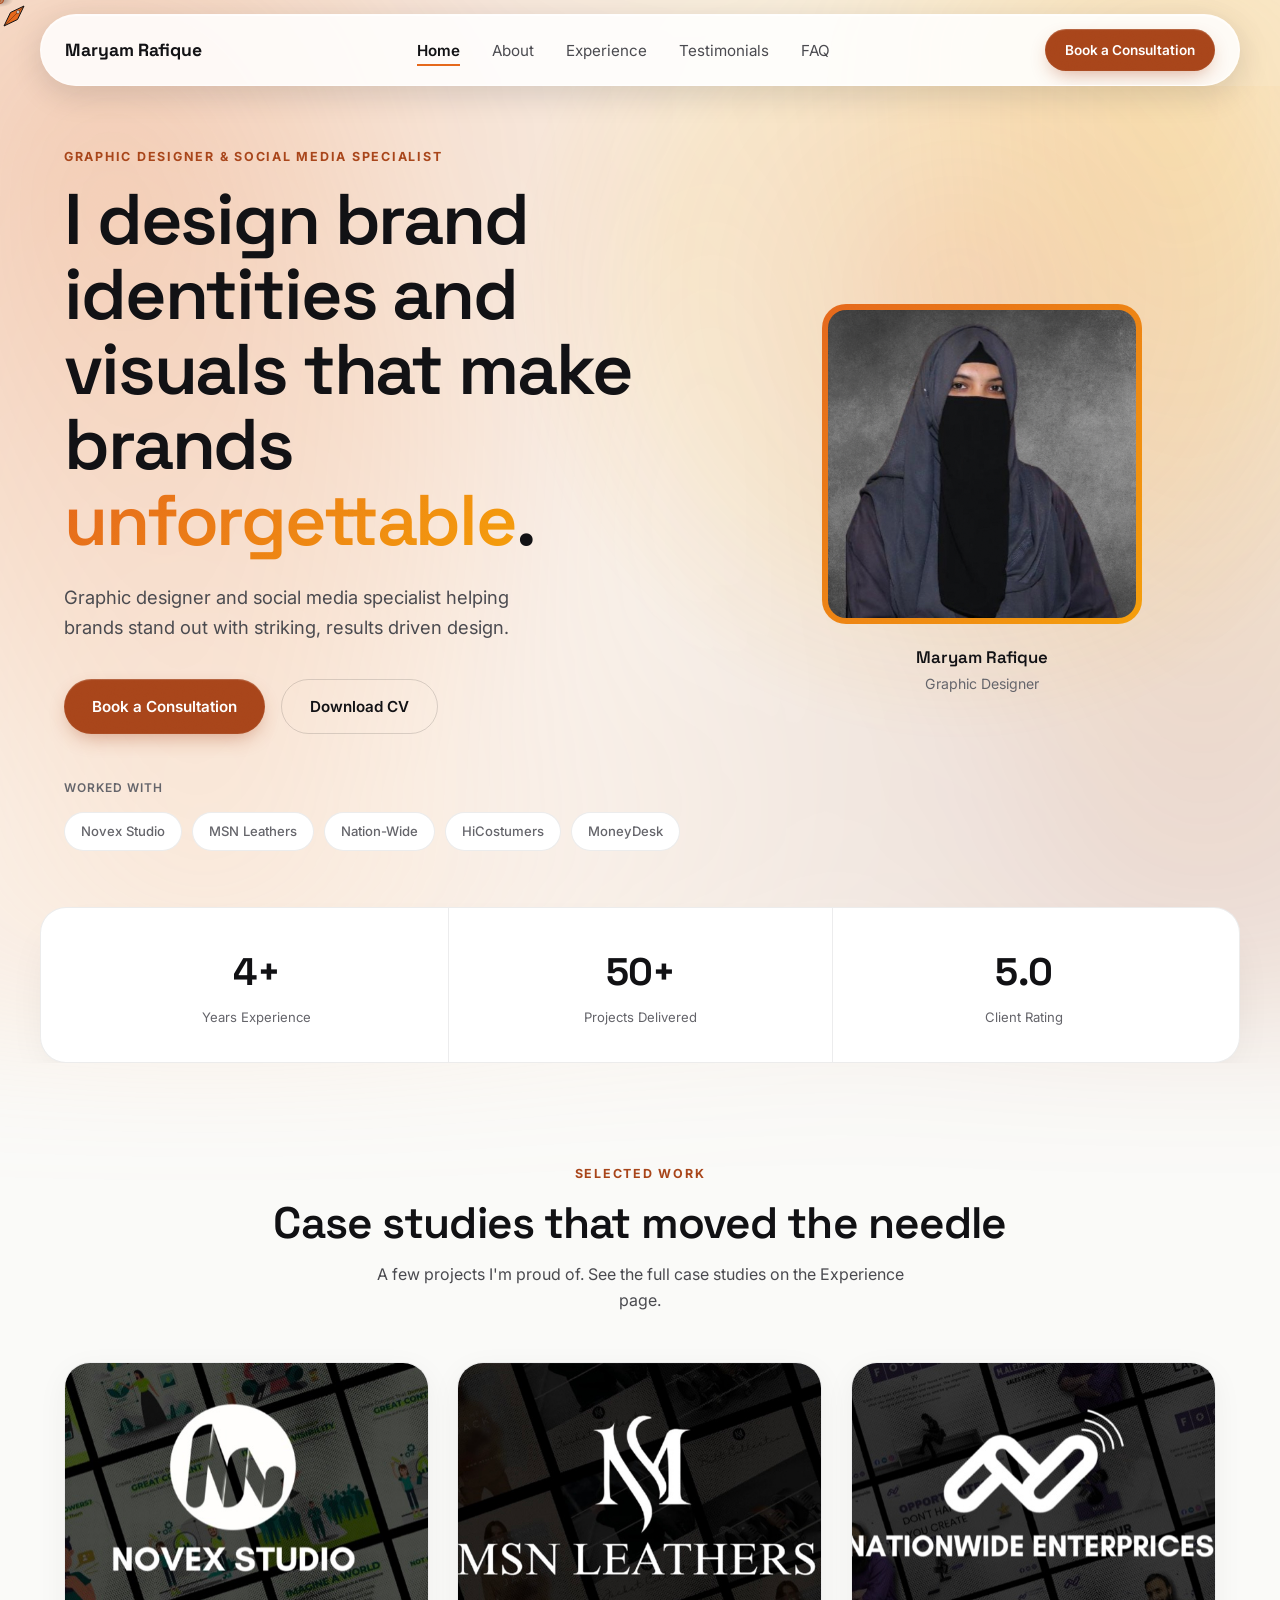
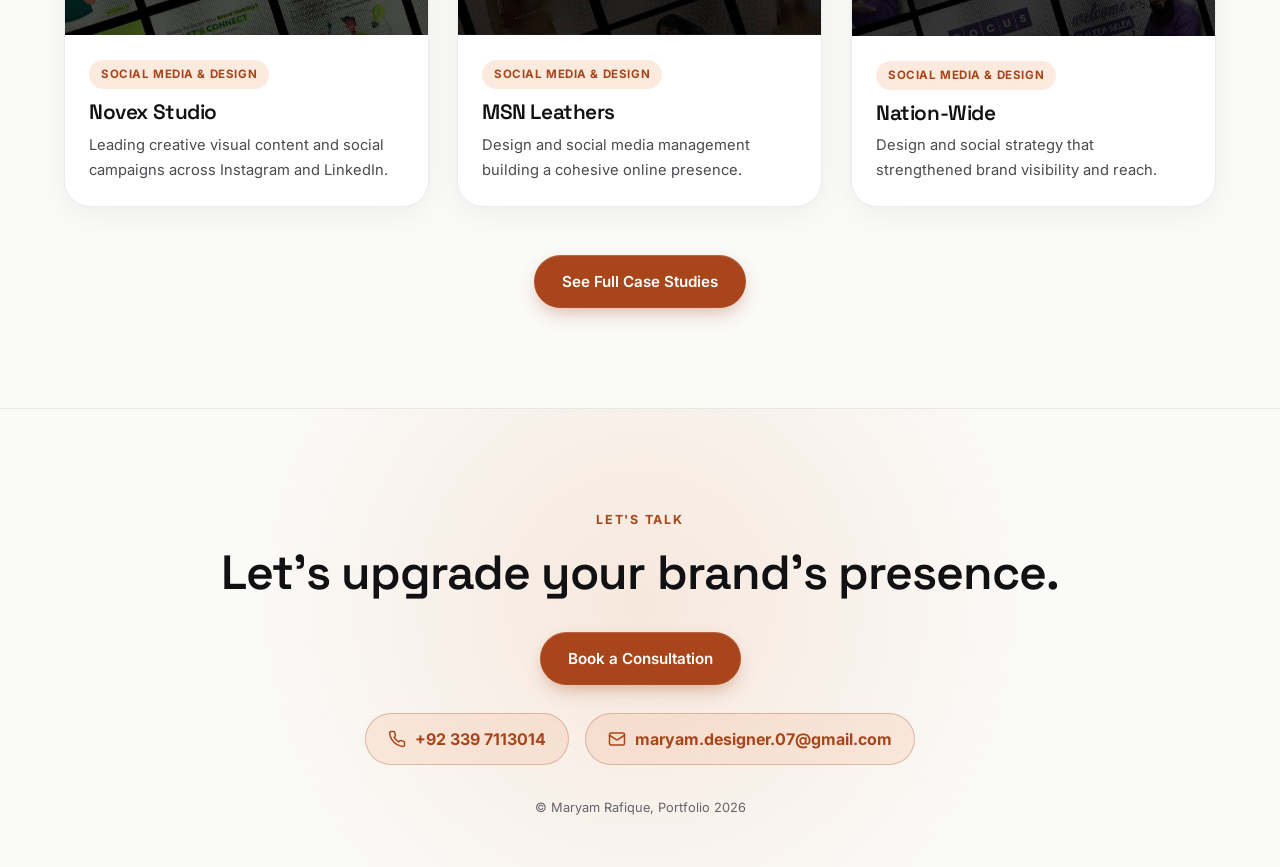
==== commit 891c1234: "Polish about page, rewrite site copy, trim mismatched testimonials Removes age/DOB block and dead JS" ====
--- a/index.html
+++ b/index.html
@@ -5,19 +5,48 @@
   <meta name="viewport" content="width=device-width, initial-scale=1.0">
 
   <!-- EDIT HERE: page title + description shown in browser tab & search results -->
-  <title>Maryam Rafique — Graphic Designer</title>
-  <meta name="description" content="Maryam Rafique is a graphic designer & social media specialist crafting brand identities and visuals that make brands unforgettable.">
+  <title>Maryam Rafique | Freelance Graphic &amp; Brand Identity Designer</title>
+  <meta name="description" content="Maryam Rafique is a freelance graphic designer specializing in brand identity and social media design. View her portfolio and book a consultation.">
+  <link rel="canonical" href="https://maryam-portfolio-eight.vercel.app/">
 
   <!-- EDIT HERE: Open Graph tags control the preview shown when this link is shared on social media / iMessage / Slack -->
   <meta property="og:type" content="website">
-  <meta property="og:title" content="Maryam Rafique — Graphic Designer">
-  <meta property="og:description" content="Graphic designer & social media specialist helping brands stand out with striking, results-driven design.">
-  <meta property="og:image" content="assets/og-image.svg">
-  <meta property="og:url" content="https://example.com">
+  <meta property="og:site_name" content="Maryam Rafique">
+  <meta property="og:title" content="Maryam Rafique | Freelance Graphic & Brand Identity Designer">
+  <meta property="og:description" content="Maryam Rafique is a freelance graphic designer specializing in brand identity and social media design. View her portfolio and book a consultation.">
+  <meta property="og:image" content="https://maryam-portfolio-eight.vercel.app/assets/og-image.jpg">
+  <meta property="og:url" content="https://maryam-portfolio-eight.vercel.app/">
   <meta name="twitter:card" content="summary_large_image">
+  <meta name="twitter:title" content="Maryam Rafique | Freelance Graphic & Brand Identity Designer">
+  <meta name="twitter:description" content="Maryam Rafique is a freelance graphic designer specializing in brand identity and social media design. View her portfolio and book a consultation.">
+  <meta name="twitter:image" content="https://maryam-portfolio-eight.vercel.app/assets/og-image.jpg">
 
   <!-- EDIT HERE: swap favicon.svg in /assets to change the browser tab icon -->
   <link rel="icon" type="image/svg+xml" href="assets/favicon.svg">
+  <link rel="apple-touch-icon" href="assets/apple-touch-icon.png">
+
+  <!-- Structured data: Person + WebSite -->
+  <script type="application/ld+json">
+  {
+    "@context": "https://schema.org",
+    "@type": "Person",
+    "name": "Maryam Rafique",
+    "jobTitle": "Graphic Designer",
+    "description": "Freelance graphic designer specializing in brand identity and social media design.",
+    "email": "mailto:maryam.designer.07@gmail.com",
+    "telephone": "+9233997113014",
+    "knowsAbout": ["Graphic Design", "Brand Identity", "Social Media Design", "Typography", "Illustration"],
+    "url": "https://maryam-portfolio-eight.vercel.app/"
+  }
+  </script>
+  <script type="application/ld+json">
+  {
+    "@context": "https://schema.org",
+    "@type": "WebSite",
+    "name": "Maryam Rafique",
+    "url": "https://maryam-portfolio-eight.vercel.app/"
+  }
+  </script>
 
   <!-- Google Fonts: Space Grotesk (headings) + Inter (body) -->
   <link rel="preconnect" href="https://fonts.googleapis.com">
@@ -80,10 +109,10 @@
           <p class="eyebrow">Graphic Designer &amp; Social Media Specialist</p>
 
           <!-- EDIT HERE: headline -->
-          <h1 class="hero__headline">I craft brand identities and visuals that make brands <span class="text-accent">unforgettable</span>.</h1>
+          <h1 class="hero__headline">I design brand identities and visuals that make brands <span class="text-accent">unforgettable</span>.</h1>
 
           <!-- EDIT HERE: subheadline -->
-          <p class="hero__sub">Graphic designer &amp; social media specialist helping brands stand out with striking, results-driven design.</p>
+          <p class="hero__sub">Graphic designer and social media specialist helping brands stand out with striking, results driven design.</p>
 
           <div class="hero__actions">
             <!-- EDIT HERE: booking link -->
@@ -108,7 +137,7 @@
         <div class="hero__visual reveal">
           <div class="hero__avatar-frame">
             <!-- EDIT HERE: avatar image -->
-            <img src="assets/maryam.jpg" alt="Portrait of Maryam Rafique" class="hero__avatar" width="509" height="720">
+            <img src="assets/maryam-rafique-freelance-graphic-designer.jpg" alt="Maryam Rafique, freelance graphic designer and brand identity designer" class="hero__avatar" width="509" height="720">
           </div>
           <p class="hero__visual-name">Maryam Rafique</p>
           <p class="hero__visual-role">Graphic Designer</p>
@@ -139,13 +168,13 @@
       <div class="container">
         <p class="eyebrow reveal">Selected Work</p>
         <h2 class="section-title reveal">Case studies that moved the needle</h2>
-        <p class="section-sub reveal">A few projects I'm proud of — see the full case studies on the Experience page.</p>
+        <p class="section-sub reveal">A few projects I'm proud of. See the full case studies on the Experience page.</p>
 
         <!-- EDIT HERE: preview cards. These link into experience.html's full scroll-stacking Work section. -->
         <div class="work-preview__grid">
           <a class="work-preview__card reveal specular" href="experience.html#work">
             <div class="work-preview__media" data-cursor-dark>
-              <img src="assets/novex.jpg" alt="Novex Studio logo" loading="lazy" width="700" height="396">
+              <img src="assets/novex-studio-social-media-design.jpg" alt="Novex Studio social media design project by freelance graphic designer Maryam Rafique" loading="lazy" width="700" height="396">
               <div class="work-preview__overlay"><span>View Case Study</span></div>
             </div>
             <div class="work-preview__body">
@@ -156,7 +185,7 @@
           </a>
           <a class="work-preview__card reveal specular" href="experience.html#work">
             <div class="work-preview__media" data-cursor-dark>
-              <img src="assets/msn.jpg" alt="MSN Leathers logo" loading="lazy" width="700" height="403">
+              <img src="assets/msn-leathers-brand-identity-design.jpg" alt="MSN Leathers brand identity design project by freelance graphic designer Maryam Rafique" loading="lazy" width="700" height="403">
               <div class="work-preview__overlay"><span>View Case Study</span></div>
             </div>
             <div class="work-preview__body">
@@ -167,7 +196,7 @@
           </a>
           <a class="work-preview__card reveal specular" href="experience.html#work">
             <div class="work-preview__media" data-cursor-dark>
-              <img src="assets/nationwide.jpg" alt="Nation-Wide Enterprises logo" loading="lazy" width="700" height="398">
+              <img src="assets/nationwide-social-media-design.jpg" alt="Nation-Wide Enterprises social media design project by freelance graphic designer Maryam Rafique" loading="lazy" width="700" height="398">
               <div class="work-preview__overlay"><span>View Case Study</span></div>
             </div>
             <div class="work-preview__body">
@@ -199,11 +228,11 @@
 
       <!-- EDIT HERE: phone + email -->
       <div class="footer__contact">
-        <a href="tel:+9239997113014"><svg viewBox="0 0 24 24" fill="none" stroke="currentColor" stroke-width="2" stroke-linecap="round" stroke-linejoin="round" aria-hidden="true"><path d="M22 16.92v3a2 2 0 0 1-2.18 2 19.79 19.79 0 0 1-8.63-3.07 19.5 19.5 0 0 1-6-6 19.79 19.79 0 0 1-3.07-8.67A2 2 0 0 1 4.11 2h3a2 2 0 0 1 2 1.72c.127.96.361 1.903.7 2.81a2 2 0 0 1-.45 2.11L8.09 9.91a16 16 0 0 0 6 6l1.27-1.27a2 2 0 0 1 2.11-.45c.907.339 1.85.573 2.81.7A2 2 0 0 1 22 16.92z"/></svg>+92 399 9711 3014</a>
+        <a href="tel:+9233997113014"><svg viewBox="0 0 24 24" fill="none" stroke="currentColor" stroke-width="2" stroke-linecap="round" stroke-linejoin="round" aria-hidden="true"><path d="M22 16.92v3a2 2 0 0 1-2.18 2 19.79 19.79 0 0 1-8.63-3.07 19.5 19.5 0 0 1-6-6 19.79 19.79 0 0 1-3.07-8.67A2 2 0 0 1 4.11 2h3a2 2 0 0 1 2 1.72c.127.96.361 1.903.7 2.81a2 2 0 0 1-.45 2.11L8.09 9.91a16 16 0 0 0 6 6l1.27-1.27a2 2 0 0 1 2.11-.45c.907.339 1.85.573 2.81.7A2 2 0 0 1 22 16.92z"/></svg>+92 339 7113014</a>
         <a href="mailto:maryam.designer.07@gmail.com"><svg viewBox="0 0 24 24" fill="none" stroke="currentColor" stroke-width="2" stroke-linecap="round" stroke-linejoin="round" aria-hidden="true"><rect x="2" y="4" width="20" height="16" rx="2"/><path d="m22 7-8.97 5.7a1.94 1.94 0 0 1-2.06 0L2 7"/></svg>maryam.designer.07@gmail.com</a>
       </div>
 
-      <p class="footer__fine-print">&copy; Maryam Rafique — Portfolio 2026</p>
+      <p class="footer__fine-print">&copy; Maryam Rafique, Portfolio 2026</p>
     </div>
   </footer>
 
--- a/css/styles.css
+++ b/css/styles.css
@@ -882,7 +882,7 @@
 .accordion__panel p { padding: 0 4px 22px; color: var(--text-muted); }
 
 /* ============================= ABOUT ME PAGE (about.html) ============================= */
-.about-page { padding: calc(var(--section-pad) * 1.3) 0 var(--section-pad); text-align: center; }
+.about-page { padding: calc(var(--section-pad) * 1.3) 0 0; text-align: center; }
 .about-page__inner { max-width: 720px; margin: 0 auto; }
 .about-page__heading {
   font-size: var(--fs-display);
@@ -906,10 +906,11 @@
 .about-page__closing p:first-child { margin-bottom: 24px; }
 .about-page__signature {
   font-family: "Dancing Script", cursive;
-  font-size: clamp(3rem, 2.4rem + 2.4vw, 4.2rem);
+  font-size: clamp(4.5rem, 3rem + 6vw, 8rem);
   font-weight: 700;
   color: var(--accent-dark);
-  margin-top: 12px !important;
+  margin-top: 20px !important;
+  line-height: 1.1;
 }
 
 @media (max-width: 600px) {
